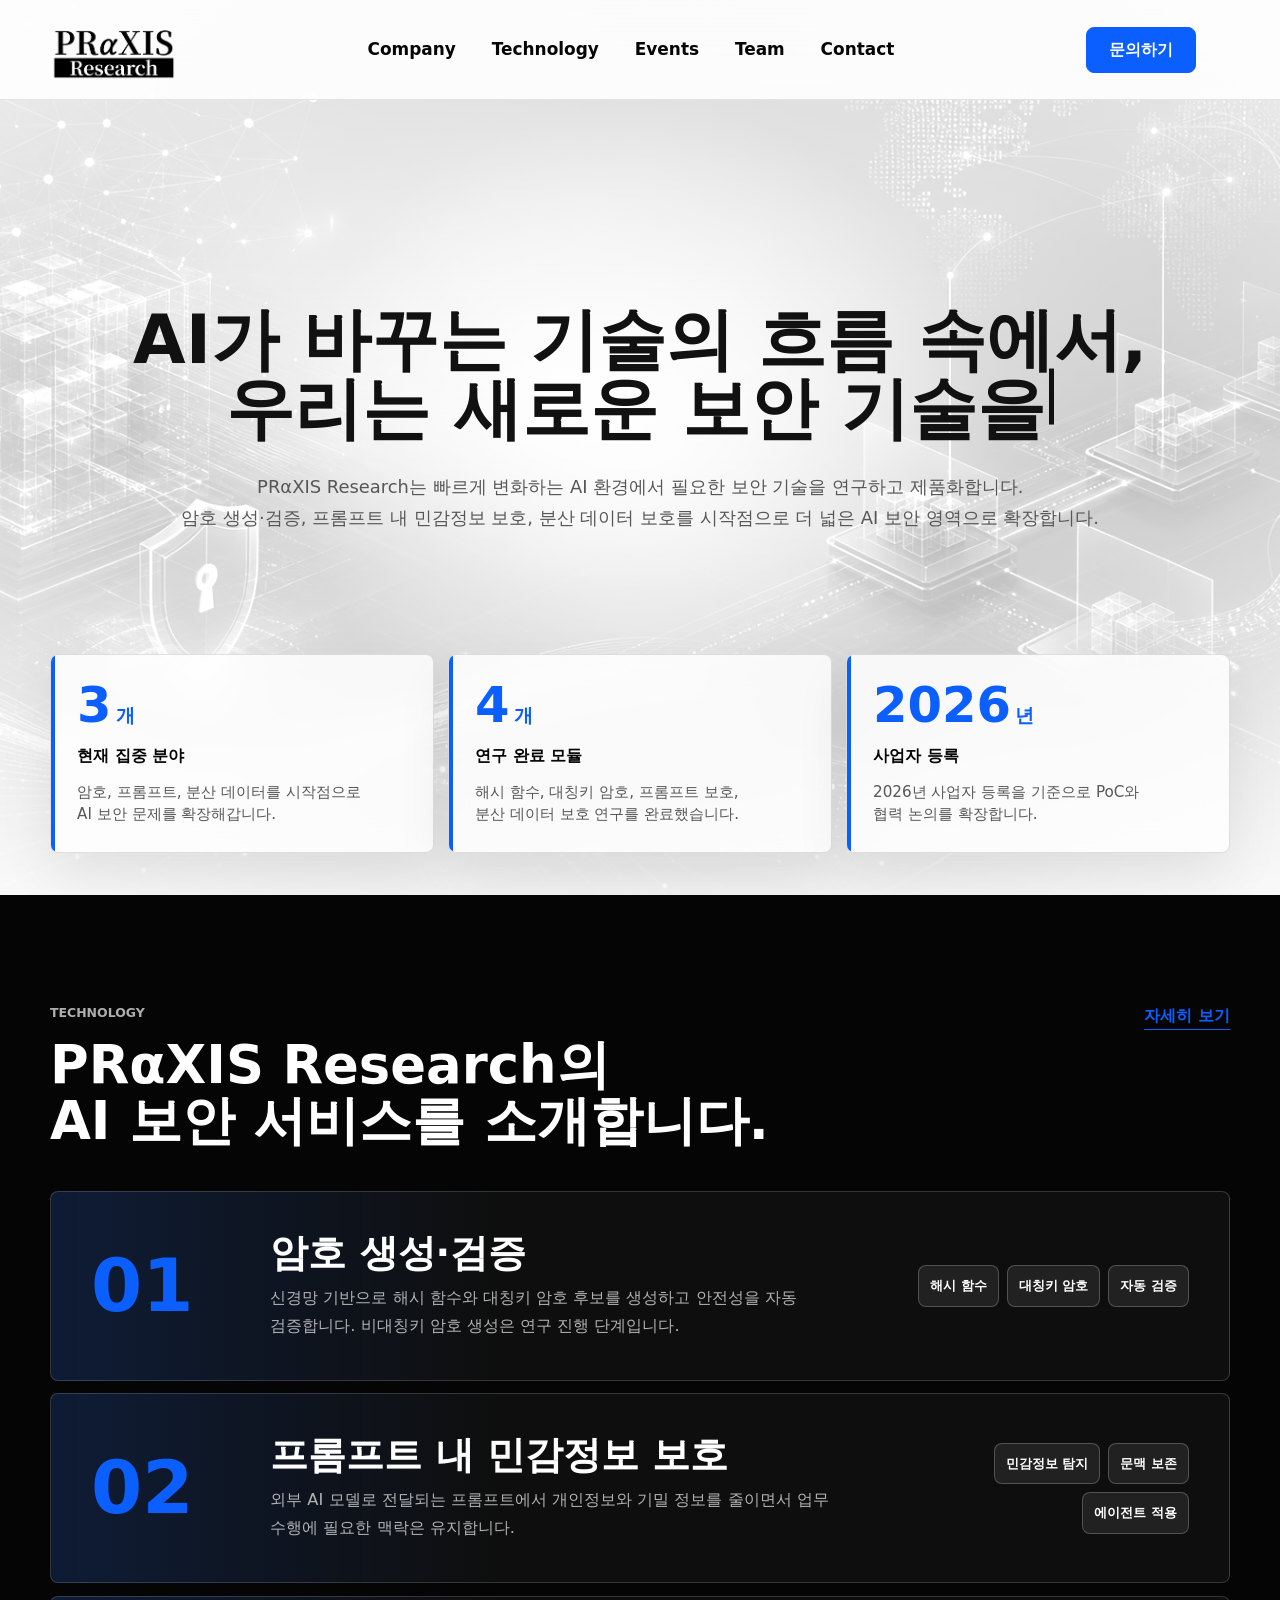
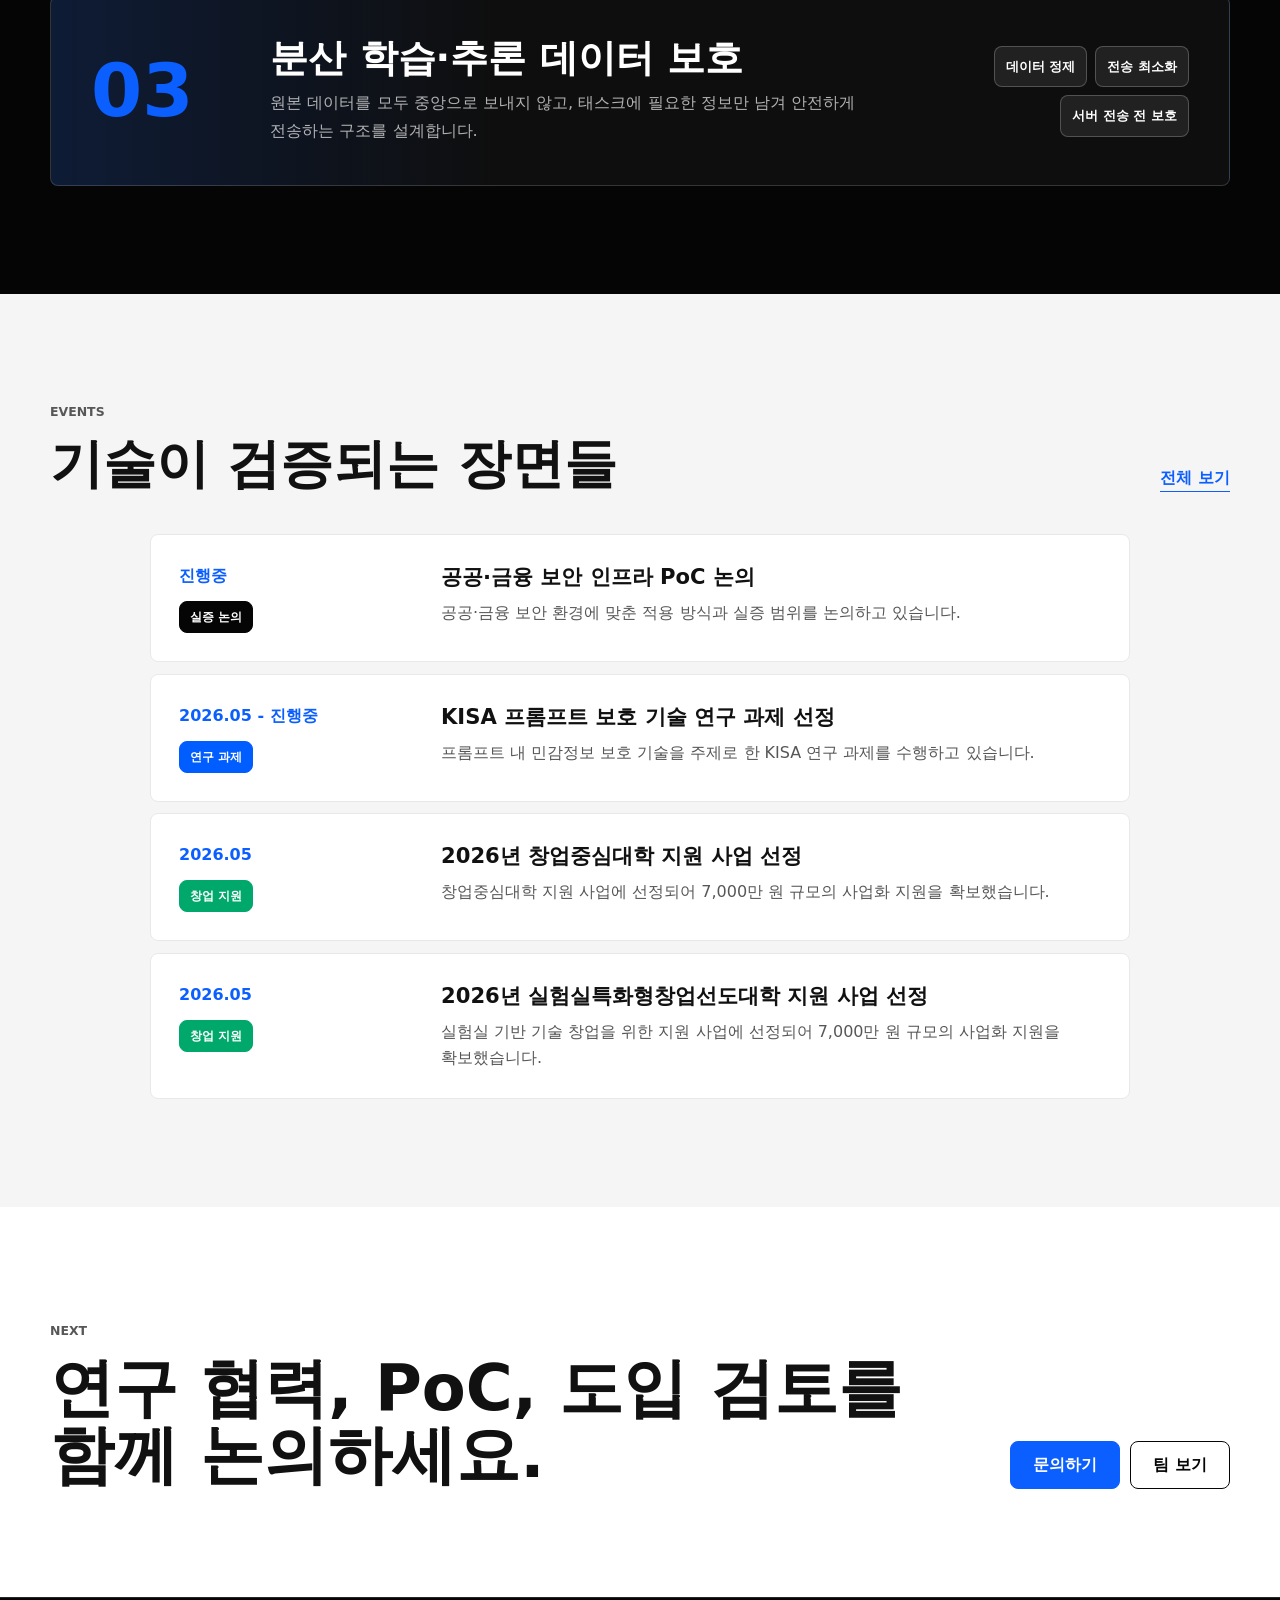
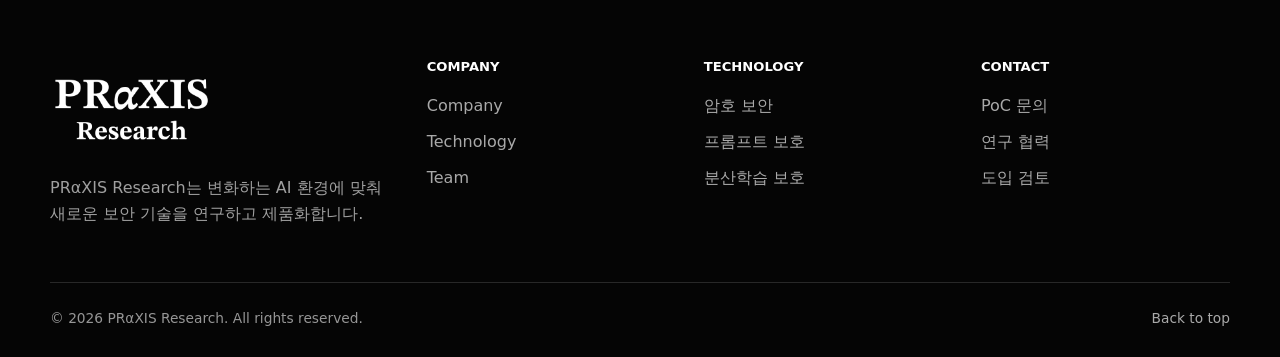
==== index.html @ 3f2695cf "init" ====
<!DOCTYPE html>
<html lang="ko">
  <head>
    <meta charset="UTF-8" />
    <meta name="viewport" content="width=device-width, initial-scale=1.0" />
    <meta
      name="description"
      content="PRαXIS Research는 변화하는 AI 환경에 맞춰 새로운 AI 보안 기술을 연구하고 제품화하는 기업입니다."
    />
    <title>PRαXIS Research | AI 보안 솔루션</title>
    <link rel="stylesheet" href="styles.css" />
  </head>
  <body data-page="home">
    <a class="skip-link" href="#main">본문 바로가기</a>

    <header class="site-header" data-header>
      <a class="brand" href="index.html" aria-label="PRαXIS Research 홈">
        <img class="brand-logo" src="assets/image.png" alt="PRαXIS Research" />
      </a>

      <nav class="site-nav" data-nav aria-label="주요 메뉴">
        <a href="company/index.html" data-nav-page="company">Company</a>
        <a href="technology/index.html" data-nav-page="technology">Technology</a>
        <a href="events/index.html" data-nav-page="events">Events</a>
        <a href="team/index.html" data-nav-page="team">Team</a>
        <a href="contact/index.html" data-nav-page="contact">Contact</a>
      </nav>

      <a class="header-cta" href="contact/index.html">문의하기</a>

      <button
        class="menu-toggle"
        type="button"
        data-menu-toggle
        aria-label="메뉴 열기"
        aria-expanded="false"
      >
        <span></span>
        <span></span>
      </button>
    </header>

    <main id="main">
      <section class="hero" aria-labelledby="hero-title">
        <div class="hero-background" aria-hidden="true"></div>
        <div class="container hero-grid">
          <div class="hero-copy">
            <h1
              id="hero-title"
              class="typing-title"
              data-typing-text="AI가 바꾸는 기술의 흐름 속에서,&#10;우리는 새로운 보안 기술을 만듭니다."
              data-typing-text-mobile="AI가 바꾸는 기술의&#10;흐름 속에서,&#10;우리는 새로운&#10;보안 기술을&#10;만듭니다."
              aria-label="AI가 바꾸는 기술의 흐름 속에서, 우리는 새로운 보안 기술을 만듭니다."
            >
              <span data-typing-target>AI가 바꾸는 기술의 흐름 속에서,<br />우리는 새로운 보안 기술을 만듭니다.</span><span class="typing-cursor" aria-hidden="true"></span>
            </h1>
            <p class="hero-lead">
              PRαXIS Research는 빠르게 변화하는 AI 환경에서 필요한 보안 기술을 연구하고 제품화합니다.<br />
              암호 생성·검증, 프롬프트 내 민감정보 보호, 분산 데이터 보호를 시작점으로 더 넓은 AI 보안 영역으로 확장합니다.
            </p>
          </div>
        </div>

        <div class="container hero-metrics" data-metrics>
          <div class="metric">
            <strong>3<small>개</small></strong>
            <span>현재 집중 분야</span>
            <p>암호, 프롬프트, 분산 데이터를 시작점으로 AI 보안 문제를 확장해갑니다.</p>
          </div>
          <div class="metric">
            <strong>4<small>개</small></strong>
            <span>연구 완료 모듈</span>
            <p>해시 함수, 대칭키 암호, 프롬프트 보호, 분산 데이터 보호 연구를 완료했습니다.</p>
          </div>
          <div class="metric">
            <strong>2026<small>년</small></strong>
            <span>사업자 등록</span>
            <p>2026년 사업자 등록을 기준으로 PoC와 협력 논의를 확장합니다.</p>
          </div>
        </div>
      </section>

      <section class="section section-black home-technology-section">
        <div class="container">
          <div class="section-heading row-heading">
            <div>
              <p class="eyebrow">Technology</p>
              <h2>PRαXIS Research의<br />AI 보안 서비스를 소개합니다.</h2>
            </div>
            <a class="text-link text-link-invert" href="technology/index.html">자세히 보기</a>
          </div>
          <div class="home-tech-stack">
            <article class="home-tech-card">
              <span class="home-tech-index">01</span>
              <div>
                <h3>암호 생성·검증</h3>
                <p>신경망 기반으로 해시 함수와 대칭키 암호 후보를 생성하고 안전성을 자동 검증합니다. 비대칭키 암호 생성은 연구 진행 단계입니다.</p>
              </div>
              <ul>
                <li>해시 함수</li>
                <li>대칭키 암호</li>
                <li>자동 검증</li>
              </ul>
            </article>
            <article class="home-tech-card">
              <span class="home-tech-index">02</span>
              <div>
                <h3>프롬프트 내 민감정보 보호</h3>
                <p>외부 AI 모델로 전달되는 프롬프트에서 개인정보와 기밀 정보를 줄이면서 업무 수행에 필요한 맥락은 유지합니다.</p>
              </div>
              <ul>
                <li>민감정보 탐지</li>
                <li>문맥 보존</li>
                <li>에이전트 적용</li>
              </ul>
            </article>
            <article class="home-tech-card">
              <span class="home-tech-index">03</span>
              <div>
                <h3>분산 학습·추론 데이터 보호</h3>
                <p>원본 데이터를 모두 중앙으로 보내지 않고, 태스크에 필요한 정보만 남겨 안전하게 전송하는 구조를 설계합니다.</p>
              </div>
              <ul>
                <li>데이터 정제</li>
                <li>전송 최소화</li>
                <li>서버 전송 전 보호</li>
              </ul>
            </article>
          </div>
        </div>
      </section>

      <section class="section section-soft home-events-section">
        <div class="container">
          <div class="section-heading row-heading">
            <div>
              <p class="eyebrow">Events</p>
              <h2>기술이 검증되는 장면들</h2>
            </div>
            <a class="text-link" href="events/index.html">전체 보기</a>
          </div>
          <div class="event-grid home-event-grid" data-events data-limit="4">
            <article class="event-card">
              <div class="event-meta">
                <time>진행중</time>
                <span class="event-tag event-tag-poc">실증 논의</span>
              </div>
              <div class="event-body">
                <h3>공공·금융 보안 인프라 PoC 논의</h3>
                <p>공공·금융 보안 환경에 맞춘 적용 방식과 실증 범위를 논의하고 있습니다.</p>
              </div>
            </article>
            <article class="event-card">
              <div class="event-meta">
                <time>2026.05 - 진행중</time>
                <span class="event-tag event-tag-research">연구 과제</span>
              </div>
              <div class="event-body">
                <h3>KISA 프롬프트 보호 기술 연구 과제 선정</h3>
                <p>프롬프트 내 민감정보 보호 기술을 주제로 한 KISA 연구 과제를 수행하고 있습니다.</p>
              </div>
            </article>
            <article class="event-card">
              <div class="event-meta">
                <time>2026.05</time>
                <span class="event-tag event-tag-startup">창업 지원</span>
              </div>
              <div class="event-body">
                <h3>2026년 창업중심대학 지원 사업 선정</h3>
                <p>창업중심대학 지원 사업에 선정되어 7,000만 원 규모의 사업화 지원을 확보했습니다.</p>
              </div>
            </article>
            <article class="event-card">
              <div class="event-meta">
                <time>2026.05</time>
                <span class="event-tag event-tag-startup">창업 지원</span>
              </div>
              <div class="event-body">
                <h3>2026년 실험실특화형창업선도대학 지원 사업 선정</h3>
                <p>실험실 기반 기술 창업을 위한 지원 사업에 선정되어 7,000만 원 규모의 사업화 지원을 확보했습니다.</p>
              </div>
            </article>
          </div>
        </div>
      </section>

      <section class="section section-white home-path-section">
        <div class="container home-path-layout">
          <div class="home-path-copy">
            <p class="eyebrow">Next</p>
            <h2>연구 협력, PoC, 도입 검토를 함께 논의하세요.</h2>
          </div>
          <div class="home-path-actions">
            <a class="button button-dark" href="contact/index.html">문의하기</a>
            <a class="button button-ghost" href="team/index.html">팀 보기</a>
          </div>
        </div>
      </section>
    </main>

    <footer class="site-footer">
      <div class="container footer-grid">
        <div>
          <a class="brand footer-brand" href="index.html" aria-label="PRαXIS Research 홈">
            <img class="brand-logo" src="assets/image_whilte.png" alt="PRαXIS Research" />
          </a>
          <p data-footer-description></p>
        </div>
        <div>
          <h2>Company</h2>
          <a href="company/index.html">Company</a>
          <a href="technology/index.html">Technology</a>
          <a href="team/index.html">Team</a>
        </div>
        <div>
          <h2>Technology</h2>
          <a href="technology/index.html#cryptography">암호 보안</a>
          <a href="technology/index.html#prompt-privacy">프롬프트 보호</a>
          <a href="technology/index.html#distributed-learning">분산학습 보호</a>
        </div>
        <div>
          <h2>Contact</h2>
          <a href="contact/index.html">PoC 문의</a>
          <a href="contact/index.html">연구 협력</a>
          <a href="contact/index.html">도입 검토</a>
        </div>
      </div>
      <div class="container footer-bottom">
        <span>© <span data-year></span> PRαXIS Research. All rights reserved.</span>
        <a href="#main">Back to top</a>
      </div>
    </footer>

    <script src="site-data.js"></script>
    <script src="sheets-config.js"></script>
    <script src="script.js"></script>
  </body>
</html>
---- styles.css ----
:root {
  --black: #050505;
  --ink: #111111;
  --charcoal: #202020;
  --gray-700: #575757;
  --gray-500: #8a8a8a;
  --gray-300: #d4d4d4;
  --gray-200: #e8e8e8;
  --gray-100: #f5f5f5;
  --white: #ffffff;
  --accent: #0b5fff;
  --accent-dark: #003db8;
  --accent-light: #9fc2ff;
  --accent-soft: rgba(11, 95, 255, 0.1);
  --accent-line: rgba(11, 95, 255, 0.28);
  --max-width: 1180px;
  --header-height: 92px;
  --radius: 8px;
  --shadow: 0 22px 60px rgba(0, 0, 0, 0.12);
  --accent-shadow: 0 22px 60px rgba(11, 95, 255, 0.16);
}

* {
  box-sizing: border-box;
}

html {
  scroll-behavior: smooth;
}

body {
  margin: 0;
  color: var(--ink);
  background: var(--white);
  font-family: Inter, "Noto Sans KR", "Apple SD Gothic Neo", "Malgun Gothic",
    system-ui, -apple-system, BlinkMacSystemFont, "Segoe UI", sans-serif;
  line-height: 1.6;
  letter-spacing: 0;
}

body.menu-open {
  overflow: hidden;
}

img {
  display: block;
  max-width: 100%;
}

a {
  color: inherit;
  text-decoration: none;
}

.reveal-on-scroll {
  opacity: 0;
  filter: blur(8px);
  transform: translate3d(0, 22px, 0);
  transition: opacity 760ms cubic-bezier(0.22, 1, 0.36, 1),
    transform 760ms cubic-bezier(0.22, 1, 0.36, 1),
    filter 760ms cubic-bezier(0.22, 1, 0.36, 1);
  transition-delay: var(--reveal-delay, 0ms);
  will-change: opacity, transform, filter;
}

.reveal-on-scroll.is-visible {
  opacity: 1;
  filter: blur(0);
  transform: translate3d(0, 0, 0);
}

button,
input,
select,
textarea {
  font: inherit;
}

.skip-link {
  position: fixed;
  left: 16px;
  top: 12px;
  z-index: 200;
  transform: translateY(-140%);
  padding: 10px 14px;
  color: var(--black);
  background: var(--white);
  border: 1px solid var(--black);
}

.skip-link:focus {
  transform: translateY(0);
}

.container {
  width: min(100% - 40px, var(--max-width));
  margin: 0 auto;
}

.site-header {
  position: fixed;
  inset: 0 0 auto 0;
  z-index: 100;
  min-height: var(--header-height);
  display: grid;
  grid-template-columns: auto 1fr auto auto;
  align-items: center;
  gap: clamp(20px, 2.6vw, 34px);
  padding: 8px clamp(24px, 4vw, 64px);
  color: var(--black);
  background: rgba(255, 255, 255, 0.88);
  border-bottom: 1px solid rgba(5, 5, 5, 0.1);
  backdrop-filter: blur(18px);
  transition: box-shadow 180ms ease, background 180ms ease;
}

.site-header.is-scrolled,
.site-header.menu-active {
  background: rgba(255, 255, 255, 0.96);
  box-shadow: 0 12px 38px rgba(0, 0, 0, 0.08);
}

.brand {
  display: inline-flex;
  align-items: center;
  justify-content: center;
  font-size: 0.92rem;
  font-weight: 800;
  letter-spacing: 0;
}

.brand-logo {
  width: auto;
  height: clamp(58px, 5vw, 76px);
  max-width: 178px;
  display: block;
  border-radius: 0;
  object-fit: contain;
  background: transparent;
}

.site-nav {
  display: inline-flex;
  justify-content: center;
  gap: clamp(20px, 2.8vw, 38px);
  font-size: 1.06rem;
  font-weight: 700;
}

.site-nav a {
  position: relative;
  padding: 28px 0;
}

.site-nav a::after {
  content: "";
  position: absolute;
  left: 0;
  right: 0;
  bottom: 22px;
  height: 1px;
  transform: scaleX(0);
  transform-origin: left;
  background: currentColor;
  transition: transform 180ms ease;
}

.site-nav a:hover::after,
.site-nav a:focus-visible::after,
.site-nav a[aria-current="page"]::after {
  transform: scaleX(1);
}

.site-nav a[aria-current="page"] {
  color: var(--accent);
}

.header-cta,
.button {
  display: inline-flex;
  align-items: center;
  justify-content: center;
  border-radius: var(--radius);
  font-weight: 800;
  cursor: pointer;
  transition: transform 180ms ease, background 180ms ease, color 180ms ease,
    border-color 180ms ease;
}

.header-cta {
  min-height: 46px;
  padding: 0 22px;
  color: var(--white);
  background: var(--accent);
  border: 1px solid var(--accent);
  font-size: 0.98rem;
}

.header-cta:hover,
.header-cta:focus-visible {
  background: var(--accent-dark);
  border-color: var(--accent-dark);
}

.header-cta:hover,
.header-cta:focus-visible,
.button:hover,
.button:focus-visible {
  transform: translateY(-2px);
}

.menu-toggle {
  display: none;
  width: 48px;
  aspect-ratio: 1;
  align-items: center;
  justify-content: center;
  flex-direction: column;
  border: 1px solid currentColor;
  border-radius: var(--radius);
  color: inherit;
  background: transparent;
}

.menu-toggle span {
  width: 24px;
  height: 2px;
  display: block;
  background: currentColor;
  transition: transform 180ms ease;
}

.menu-toggle span + span {
  margin-top: 5px;
}

.site-header.menu-active .menu-toggle span:first-child {
  transform: translateY(3.5px) rotate(45deg);
}

.site-header.menu-active .menu-toggle span:last-child {
  transform: translateY(-3.5px) rotate(-45deg);
}

.hero {
  position: relative;
  isolation: isolate;
  overflow: hidden;
  padding: calc(var(--header-height) + 58px) 0 0;
  background: var(--gray-100);
}

.hero::after {
  content: "";
  position: absolute;
  inset: 0;
  z-index: -1;
  background:
    linear-gradient(180deg, rgba(255, 255, 255, 0.78), rgba(255, 255, 255, 0.58) 48%, rgba(255, 255, 255, 0.92)),
    radial-gradient(circle at center, rgba(255, 255, 255, 0.78), rgba(255, 255, 255, 0.2) 44%, rgba(255, 255, 255, 0.7) 100%);
}

.hero-background {
  position: absolute;
  inset: 0;
  z-index: -2;
  background-image: url("assets/hero-ai-security-platform.png");
  background-size: cover;
  background-position: center;
  filter: grayscale(1) contrast(1.08) brightness(1.08);
}

.hero-grid {
  min-height: 540px;
  display: grid;
  grid-template-columns: 1fr;
  gap: 44px;
  align-items: center;
  justify-items: center;
  text-align: center;
}

.hero-copy {
  display: grid;
  justify-items: center;
}

.eyebrow {
  margin: 0 0 14px;
  color: var(--gray-700);
  font-size: 0.78rem;
  font-weight: 800;
  letter-spacing: 0;
  text-transform: uppercase;
}

.hero h1 {
  max-width: 1180px;
  margin: 0 auto;
  font-size: 4.25rem;
  line-height: 1.02;
  font-weight: 800;
  letter-spacing: 0;
  word-break: keep-all;
}

.typing-title {
  min-height: 2.08em;
}

.typing-cursor {
  width: 0.07em;
  height: 0.82em;
  display: inline-block;
  margin-left: 0.06em;
  background: currentColor;
  vertical-align: 0.04em;
  transform: translateY(-0.08em);
  animation: typing-cursor-blink 820ms steps(2, start) infinite;
}

@keyframes typing-cursor-blink {
  50% {
    opacity: 0;
  }
}

.hero-lead {
  max-width: 1120px;
  margin: 26px auto 0;
  color: var(--gray-700);
  font-size: 1.12rem;
  line-height: 1.72;
  word-break: keep-all;
}

.button {
  min-height: 48px;
  padding: 0 22px;
  border: 1px solid transparent;
}

.button:disabled {
  opacity: 0.58;
  cursor: progress;
  transform: none;
}

.button-dark {
  color: var(--white);
  background: var(--accent);
  border-color: var(--accent);
}

.button-dark:hover,
.button-dark:focus-visible {
  color: var(--white);
  background: var(--accent-dark);
  border-color: var(--accent-dark);
}

.button-light {
  color: var(--black);
  background: var(--white);
  border-color: var(--black);
}

.button-light:hover,
.button-light:focus-visible {
  color: var(--white);
  background: var(--accent);
  border-color: var(--accent);
}

.button-invert {
  color: var(--black);
  background: var(--white);
  border-color: var(--white);
}

.button-invert:hover,
.button-invert:focus-visible {
  color: var(--white);
  background: transparent;
}

.button-ghost {
  color: var(--black);
  background: var(--white);
  border-color: var(--black);
}

.button-ghost:hover,
.button-ghost:focus-visible {
  color: var(--white);
  background: var(--black);
  border-color: var(--black);
}

.button-ghost-dark {
  color: var(--white);
  background: transparent;
  border-color: rgba(255, 255, 255, 0.42);
}

.button-ghost-dark:hover,
.button-ghost-dark:focus-visible {
  color: var(--black);
  background: var(--white);
  border-color: var(--white);
}

.hero-metrics {
  position: relative;
  z-index: 1;
  display: grid;
  grid-template-columns: repeat(3, minmax(0, 1fr));
  gap: 14px;
  margin-top: -36px;
  padding-bottom: 42px;
}

.metric {
  position: relative;
  min-height: 176px;
  display: grid;
  align-content: start;
  padding: 26px;
  overflow: hidden;
  text-align: left;
  border: 1px solid rgba(5, 5, 5, 0.12);
  border-radius: var(--radius);
  background: rgba(255, 255, 255, 0.82);
  backdrop-filter: blur(18px);
  box-shadow: 0 22px 54px rgba(5, 5, 5, 0.08);
}

.metric::before {
  content: "";
  position: absolute;
  inset: 0 auto 0 0;
  width: 4px;
  background: var(--accent);
}

.metric strong {
  display: flex;
  align-items: baseline;
  gap: 4px;
  font-size: 3.1rem;
  line-height: 1;
  color: var(--accent);
}

.metric strong small {
  font-size: 1.18rem;
  font-weight: 800;
}

.metric span {
  margin-top: 12px;
  color: var(--black);
  font-size: 1.02rem;
  font-weight: 800;
}

.metric p {
  max-width: 290px;
  margin: 12px 0 0;
  color: var(--gray-700);
  font-size: 0.95rem;
  line-height: 1.5;
  word-break: keep-all;
}

.trust-strip {
  background: var(--gray-100);
  border-bottom: 1px solid var(--gray-200);
}

.trust-content {
  min-height: 82px;
  display: grid;
  grid-template-columns: 150px 1fr;
  gap: 22px;
  align-items: center;
}

.trust-content > span {
  color: var(--gray-700);
  font-size: 0.8rem;
  font-weight: 800;
  text-transform: uppercase;
}

.trust-content ul {
  display: grid;
  grid-template-columns: repeat(5, minmax(0, 1fr));
  gap: 12px;
  margin: 0;
  padding: 0;
  list-style: none;
}

.trust-content li {
  min-height: 42px;
  display: grid;
  place-items: center;
  padding: 0 12px;
  border: 1px solid var(--gray-300);
  border-radius: var(--radius);
  background: var(--white);
  font-size: 0.82rem;
  font-weight: 800;
  text-align: center;
}

.section {
  padding: 108px 0;
}

.section-white {
  background: var(--white);
}

.section-soft {
  background: var(--gray-100);
}

.section-black {
  color: var(--white);
  background: var(--black);
}

.section-heading h2,
.contact-intro h1,
.contact-intro h2 {
  max-width: 800px;
  margin: 0;
  font-size: 3.3rem;
  line-height: 1.06;
  font-weight: 800;
  letter-spacing: 0;
  word-break: keep-all;
}

.section-heading p:not(.eyebrow),
.contact-intro p {
  max-width: 620px;
  margin: 22px 0 0;
  color: var(--gray-700);
  word-break: keep-all;
}

.section-black .section-heading p,
.section-black .eyebrow {
  color: rgba(255, 255, 255, 0.68);
}

.page-hero {
  padding: calc(var(--header-height) + 78px) 0 82px;
  background: var(--white);
  border-bottom: 1px solid var(--gray-200);
}

.page-hero-grid {
  display: grid;
  grid-template-columns: minmax(280px, 0.95fr) minmax(0, 1.05fr);
  gap: clamp(34px, 6vw, 86px);
  align-items: end;
}

.page-hero h1 {
  max-width: 780px;
  margin: 0;
  font-size: 4rem;
  line-height: 1.04;
  font-weight: 800;
  letter-spacing: 0;
  word-break: keep-all;
}

.page-hero p:not(.eyebrow) {
  margin: 0;
  color: var(--gray-700);
  font-size: 1.12rem;
  word-break: keep-all;
}

.company-hero {
  position: relative;
  isolation: isolate;
  overflow: hidden;
  padding: calc(var(--header-height) + 88px) 0 104px;
  color: var(--white);
  background: var(--black);
}

.company-hero::before {
  content: "";
  position: absolute;
  inset: 0;
  z-index: -2;
  background-image: url("assets/hero-ai-security-platform.png");
  background-size: cover;
  background-position: center;
  filter: grayscale(1) contrast(1.12) brightness(0.62);
}

.company-hero::after {
  content: "";
  position: absolute;
  inset: 0;
  z-index: -1;
  background:
    linear-gradient(90deg, rgba(0, 0, 0, 0.88), rgba(0, 0, 0, 0.56) 52%, rgba(0, 0, 0, 0.82)),
    linear-gradient(0deg, rgba(0, 0, 0, 0.72), transparent 52%);
}

.company-hero-grid {
  display: grid;
  grid-template-columns: minmax(0, 1.28fr) minmax(300px, 0.72fr);
  gap: clamp(34px, 5.6vw, 82px);
  align-items: end;
}

.company-hero .eyebrow {
  color: rgba(255, 255, 255, 0.68);
}

.company-hero-copy h1 {
  max-width: 920px;
  margin: 0;
  font-size: clamp(3.3rem, 5.8vw, 5.15rem);
  line-height: 0.96;
  letter-spacing: 0;
  word-break: keep-all;
}

.company-hero-copy > p {
  max-width: 780px;
  margin: 34px 0 0;
  color: rgba(255, 255, 255, 0.72);
  font-size: 1.16rem;
  line-height: 1.8;
  word-break: keep-all;
}

.company-hero-panel {
  display: grid;
  gap: 12px;
}

.company-hero-panel article {
  padding: 26px;
  border: 1px solid rgba(255, 255, 255, 0.18);
  border-radius: var(--radius);
  background: rgba(255, 255, 255, 0.07);
  backdrop-filter: blur(12px);
}

.company-method-list span {
  color: var(--accent-light);
  font-size: 0.78rem;
  font-weight: 900;
  text-transform: uppercase;
}

.company-hero-panel span {
  color: var(--accent-light);
  font-size: 1.35rem;
  line-height: 0.9;
  font-weight: 900;
}

.company-hero-panel h2 {
  margin: 30px 0 8px;
  font-size: 1.5rem;
  line-height: 1.16;
}

.company-hero-panel p {
  margin: 0;
  color: rgba(255, 255, 255, 0.68);
  word-break: keep-all;
}

.company-belief-layout {
  display: grid;
  grid-template-columns: minmax(300px, 0.82fr) minmax(0, 1.18fr);
  gap: clamp(36px, 6vw, 96px);
  align-items: start;
}

.company-belief-copy > p {
  max-width: 820px;
  margin: 8px 0 0;
  color: var(--gray-700);
  font-size: 1.18rem;
  line-height: 1.82;
  word-break: keep-all;
}

.company-two-axis {
  display: grid;
  grid-template-columns: repeat(2, minmax(0, 1fr));
  gap: 14px;
  margin-top: 36px;
}

.company-two-axis article,
.company-scope-grid article {
  border: 1px solid var(--gray-200);
  border-radius: var(--radius);
  background: var(--white);
}

.company-two-axis article {
  min-height: 235px;
  padding: 28px;
}

.company-two-axis h3 {
  margin: 0 0 14px;
  font-size: 1.5rem;
  line-height: 1.18;
  word-break: keep-all;
}

.company-two-axis p,
.company-scope-grid p,
.company-method-list p,
.company-cta-layout p {
  margin: 0;
  color: var(--gray-700);
  word-break: keep-all;
}

.company-scope-grid {
  display: grid;
  grid-template-columns: repeat(4, minmax(0, 1fr));
  gap: 14px;
}

.company-scope-grid article {
  min-height: 330px;
  padding: 26px;
}

.company-scope-grid span {
  color: var(--accent);
  display: block;
  font-size: clamp(2.9rem, 5vw, 4.25rem);
  line-height: 0.9;
  font-weight: 900;
}

.company-scope-grid h3 {
  margin: 48px 0 14px;
  font-size: 1.45rem;
  line-height: 1.18;
  word-break: keep-all;
}

.company-method-layout {
  display: grid;
  grid-template-columns: minmax(300px, 0.84fr) minmax(0, 1.16fr);
  gap: clamp(36px, 6vw, 96px);
  align-items: start;
}

.company-method-list {
  display: grid;
  gap: 0;
  margin: 0;
  padding: 0;
  list-style: none;
  border-top: 1px solid rgba(255, 255, 255, 0.18);
}

.company-method-list li {
  display: grid;
  grid-template-columns: 140px minmax(0, 1fr);
  gap: clamp(24px, 4vw, 58px);
  padding: 28px 0;
  border-bottom: 1px solid rgba(255, 255, 255, 0.18);
}

.company-method-list h3 {
  margin: 0 0 10px;
  color: var(--white);
  font-size: 1.38rem;
  line-height: 1.18;
  word-break: keep-all;
}

.company-method-list div {
  max-width: 620px;
}

.company-method-list p {
  color: rgba(255, 255, 255, 0.68);
}

.company-cta-layout {
  display: grid;
  grid-template-columns: minmax(0, 0.92fr) minmax(300px, 1.08fr);
  gap: clamp(34px, 6vw, 86px);
  align-items: end;
}

.company-cta-layout h2 {
  max-width: 760px;
  margin: 0;
  font-size: clamp(2.8rem, 5.4vw, 5.2rem);
  line-height: 1.02;
  word-break: keep-all;
}

.company-cta-layout > p {
  max-width: 760px;
  font-size: 1.16rem;
  line-height: 1.82;
}

.compact {
  margin-bottom: 42px;
}

.split-layout,
.usecase-layout,
.roadmap-layout,
.team-layout,
.faq-layout,
.contact-layout {
  display: grid;
  grid-template-columns: minmax(280px, 0.86fr) minmax(0, 1.14fr);
  gap: clamp(34px, 6vw, 86px);
  align-items: start;
}

.section-body > p {
  margin: 38px 0 0;
  color: var(--gray-700);
  font-size: 1.12rem;
  word-break: keep-all;
}

.home-tech-index {
  color: var(--accent);
  font-size: clamp(2.9rem, 6vw, 4.6rem);
  line-height: 0.9;
  font-weight: 900;
}

.text-link-invert {
  color: var(--white);
}

.home-technology-section .row-heading {
  align-items: start;
}

.home-technology-section .section-heading h2 {
  max-width: 860px;
}

.home-tech-stack {
  display: grid;
  gap: 12px;
}

.home-tech-card {
  display: grid;
  grid-template-columns: 128px minmax(0, 1fr) minmax(220px, 0.48fr);
  gap: clamp(18px, 4vw, 52px);
  align-items: center;
  padding: clamp(24px, 4vw, 40px);
  border: 1px solid rgba(255, 255, 255, 0.16);
  border-radius: var(--radius);
  background:
    linear-gradient(90deg, rgba(11, 95, 255, 0.16), transparent 38%),
    rgba(255, 255, 255, 0.04);
}

.home-tech-card h3 {
  margin: 0 0 10px;
  color: var(--white);
  font-size: clamp(1.6rem, 3vw, 2.5rem);
  line-height: 1.1;
  word-break: keep-all;
}

.home-tech-card p {
  max-width: 720px;
  margin: 0;
  color: rgba(255, 255, 255, 0.68);
  font-size: 1.02rem;
  line-height: 1.72;
  word-break: keep-all;
}

.home-tech-card ul {
  display: flex;
  flex-wrap: wrap;
  justify-content: flex-end;
  gap: 8px;
  margin: 0;
  padding: 0;
  list-style: none;
}

.home-tech-card li {
  padding: 9px 11px;
  color: var(--white);
  border: 1px solid rgba(255, 255, 255, 0.22);
  border-radius: var(--radius);
  background: rgba(255, 255, 255, 0.08);
  font-size: 0.84rem;
  font-weight: 800;
}

.home-event-grid {
  max-width: none;
}

.home-path-layout {
  display: grid;
  grid-template-columns: minmax(0, 1fr) auto;
  gap: 32px;
  align-items: end;
  padding-top: 6px;
}

.home-path-copy h2 {
  max-width: 860px;
  margin: 0;
  font-size: clamp(2.4rem, 5vw, 4.4rem);
  line-height: 1.05;
  word-break: keep-all;
}

.home-path-copy p:not(.eyebrow) {
  max-width: 720px;
  margin: 22px 0 0;
  color: var(--gray-700);
  font-size: 1.12rem;
  word-break: keep-all;
}

.home-path-actions {
  display: flex;
  flex-wrap: wrap;
  justify-content: flex-end;
  gap: 10px;
}

.principle-grid {
  display: grid;
  grid-template-columns: repeat(3, minmax(0, 1fr));
  gap: 14px;
  margin-top: 38px;
}

.link-card-grid {
  display: grid;
  grid-template-columns: repeat(2, minmax(0, 1fr));
  gap: 14px;
  margin-top: 38px;
}

.link-card {
  min-height: 198px;
  display: block;
  padding: 24px;
  border: 1px solid var(--gray-200);
  border-radius: var(--radius);
  background: var(--white);
  transition: border-color 180ms ease, transform 180ms ease, box-shadow 180ms ease;
}

.link-card:hover,
.link-card:focus-visible {
  transform: translateY(-3px);
  border-color: var(--accent);
  box-shadow: var(--accent-shadow);
}

.link-card span {
  color: var(--accent);
  font-size: 0.78rem;
  font-weight: 800;
}

.link-card h3 {
  margin: 22px 0 8px;
  font-size: 1.2rem;
}

.link-card p {
  margin: 0;
  color: var(--gray-700);
  word-break: keep-all;
}

.principle-card,
.product-card,
.event-card,
.team-card,
.usecase-card {
  border: 1px solid var(--gray-200);
  border-radius: var(--radius);
  background: var(--white);
  transition: border-color 220ms ease, box-shadow 220ms ease,
    transform 220ms ease;
}

.home-tech-card,
.event-card,
.team-card,
.company-two-axis article,
.company-scope-grid article,
.company-method-list li,
.technology-roadmap li,
.technology-usecase-list .usecase-card,
.contact-form {
  position: relative;
  overflow: hidden;
}

.home-tech-card::before,
.event-card::before,
.team-card::before,
.company-two-axis article::before,
.company-scope-grid article::before,
.company-method-list li::before,
.technology-roadmap li::before,
.technology-usecase-list .usecase-card::before,
.contact-form::before {
  content: "";
  position: absolute;
  inset: 0 0 auto 0;
  height: 1px;
  pointer-events: none;
  opacity: 0;
  transform: translateX(-28%);
  background: linear-gradient(
    90deg,
    transparent,
    rgba(11, 95, 255, 0.88),
    transparent
  );
  transition: opacity 220ms ease, transform 520ms cubic-bezier(0.22, 1, 0.36, 1);
}

@media (hover: hover) {
  .home-tech-card:hover,
  .event-card:hover,
  .team-card:hover,
  .company-two-axis article:hover,
  .company-scope-grid article:hover,
  .company-method-list li:hover,
  .technology-roadmap li:hover,
  .technology-usecase-list .usecase-card:hover {
    transform: translateY(-4px);
    border-color: rgba(11, 95, 255, 0.42);
    box-shadow: 0 24px 70px rgba(5, 5, 5, 0.13);
  }

  .section-black .team-card:hover,
  .technology-roadmap li:hover,
  .technology-usecase-list .usecase-card:hover {
    box-shadow: 0 24px 70px rgba(11, 95, 255, 0.18);
  }

  .home-tech-card:hover::before,
  .event-card:hover::before,
  .team-card:hover::before,
  .company-two-axis article:hover::before,
  .company-scope-grid article:hover::before,
  .company-method-list li:hover::before,
  .technology-roadmap li:hover::before,
  .technology-usecase-list .usecase-card:hover::before,
  .contact-form:focus-within::before {
    opacity: 1;
    transform: translateX(0);
  }
}

.principle-card {
  min-height: 225px;
  padding: 24px;
}

.index-pill {
  width: 34px;
  aspect-ratio: 1;
  display: inline-grid;
  place-items: center;
  border: 1px solid currentColor;
  border-radius: 50%;
  color: var(--accent);
  font-size: 0.76rem;
  font-weight: 800;
}

.principle-card h3,
.product-card h3,
.event-card h3,
.team-card h3,
.usecase-card h3,
.tech-card h3,
.roadmap li h3 {
  margin: 22px 0 10px;
  font-size: 1.16rem;
  line-height: 1.28;
  word-break: keep-all;
}

.principle-card p,
.product-card p,
.event-card p,
.team-card p,
.usecase-card p,
.tech-card p,
.roadmap li p {
  margin: 0;
  color: var(--gray-700);
  word-break: keep-all;
}

.row-heading {
  display: flex;
  justify-content: space-between;
  align-items: end;
  gap: 28px;
  margin-bottom: 42px;
}

.text-link,
.section-note {
  font-weight: 800;
  white-space: nowrap;
}

.text-link {
  color: var(--accent);
  border-bottom: 1px solid currentColor;
}

.text-emphasis {
  color: var(--black);
  font-weight: 900;
  background-image: linear-gradient(transparent 62%, rgba(11, 95, 255, 0.18) 0);
  box-decoration-break: clone;
  -webkit-box-decoration-break: clone;
}

.section-black .text-emphasis,
.company-hero .text-emphasis,
.section-contact .text-emphasis {
  color: var(--white);
  background-image: linear-gradient(transparent 62%, rgba(11, 95, 255, 0.46) 0);
}

.section-note {
  color: var(--gray-700);
  font-size: 0.88rem;
}

.technology-map {
  display: grid;
  grid-template-columns: repeat(4, minmax(0, 1fr));
  gap: 1px;
  background: var(--gray-300);
  border: 1px solid var(--gray-300);
}

.tech-card {
  min-height: 310px;
  padding: 28px;
  background: var(--white);
}

.tech-card .step {
  display: block;
  color: var(--accent);
  font-size: 0.82rem;
  font-weight: 800;
  text-transform: uppercase;
}

.tech-card::after {
  content: "";
  display: block;
  width: 100%;
  height: 80px;
  margin-top: 28px;
  background:
    linear-gradient(90deg, var(--accent) 1px, transparent 1px),
    linear-gradient(0deg, var(--accent) 1px, transparent 1px);
  background-size: 18px 18px;
  opacity: 0.18;
}

.technology-heading {
  max-width: 860px;
}

.technology-heading p:not(.eyebrow) {
  max-width: 720px;
  margin: 18px 0 0;
  color: var(--gray-700);
  font-size: 1.08rem;
  word-break: keep-all;
}

.technology-row-heading {
  align-items: start;
  margin-bottom: 42px;
}

.technology-row-heading .section-heading h2,
.technology-row-heading h2 {
  max-width: 780px;
}

.technology-section-copy {
  max-width: 520px;
  margin: 10px 0 0;
  color: var(--gray-700);
  font-size: 1.08rem;
  line-height: 1.76;
  word-break: keep-all;
}

.technology-solution-list {
  display: grid;
  gap: 22px;
}

.technology-solution {
  position: relative;
  isolation: isolate;
  overflow: hidden;
  display: grid;
  grid-template-columns: minmax(0, 0.95fr) minmax(280px, 1.05fr);
  gap: clamp(24px, 4vw, 56px);
  align-items: center;
  min-height: 560px;
  padding: clamp(28px, 5vw, 64px);
  border: 1px solid var(--gray-200);
  border-radius: var(--radius);
  background-color: var(--black);
  background-position: center;
  background-size: cover;
  box-shadow: var(--shadow);
  transition: border-color 240ms ease, box-shadow 240ms ease,
    transform 240ms ease;
}

.technology-solution::before {
  content: "";
  position: absolute;
  inset: 0;
  z-index: -1;
  background:
    linear-gradient(90deg, rgba(0, 0, 0, 0.86) 0%, rgba(0, 0, 0, 0.62) 38%, rgba(0, 0, 0, 0.1) 78%),
    linear-gradient(0deg, rgba(0, 0, 0, 0.18), transparent 45%);
}

.technology-solution-crypto {
  background-image: url("assets/technology-cryptography.png");
}

.technology-solution-prompt {
  background-image: url("assets/technology-prompt-privacy.png");
}

.technology-solution-distributed {
  background-image: url("assets/technology-distributed-learning.png");
}

@media (hover: hover) {
  .technology-solution:hover {
    transform: translateY(-5px);
    border-color: rgba(159, 194, 255, 0.45);
    box-shadow: 0 34px 90px rgba(5, 5, 5, 0.2);
  }
}

.technology-solution-content {
  grid-column: 1;
  display: grid;
  justify-items: start;
}

.solution-index {
  width: 36px;
  aspect-ratio: 1;
  display: inline-grid;
  place-items: center;
  margin-bottom: 18px;
  color: var(--accent-light);
  border: 1px solid currentColor;
  border-radius: 50%;
  font-size: 0.76rem;
  font-weight: 800;
}

.technology-solution h3 {
  max-width: 620px;
  margin: 10px 0 18px;
  color: var(--white);
  font-size: clamp(2rem, 4vw, 3.2rem);
  line-height: 1.04;
  letter-spacing: 0;
  word-break: keep-all;
}

.technology-solution-content > p:not(.eyebrow) {
  max-width: 620px;
  margin: 0;
  color: rgba(255, 255, 255, 0.72);
  font-size: 1.08rem;
  line-height: 1.75;
  word-break: keep-all;
}

.solution-points {
  display: flex;
  flex-wrap: wrap;
  gap: 8px;
  margin: 26px 0 0;
  padding: 0;
  list-style: none;
}

.solution-points li {
  padding: 10px 12px;
  border: 1px solid rgba(255, 255, 255, 0.26);
  border-radius: var(--radius);
  color: var(--white);
  background: rgba(255, 255, 255, 0.08);
  backdrop-filter: blur(12px);
  font-size: 0.88rem;
  font-weight: 800;
}

.detail-layout {
  display: grid;
  grid-template-columns: minmax(280px, 0.86fr) minmax(0, 1.14fr);
  gap: clamp(34px, 6vw, 86px);
  align-items: start;
}

.detail-list {
  display: grid;
  gap: 12px;
}

.detail-list article {
  padding: 24px;
  border: 1px solid var(--gray-200);
  border-radius: var(--radius);
  background: var(--white);
}

.detail-list h3 {
  margin: 0 0 8px;
  font-size: 1.16rem;
}

.detail-list p {
  margin: 0;
  color: var(--gray-700);
  word-break: keep-all;
}

.product-grid {
  display: grid;
  grid-template-columns: repeat(3, minmax(0, 1fr));
  gap: 16px;
}

.preview-grid .product-card {
  box-shadow: var(--accent-shadow);
}

.product-card {
  min-height: 430px;
  display: flex;
  flex-direction: column;
  padding: 28px;
  color: var(--white);
  background: var(--black);
  border-color: rgba(255, 255, 255, 0.2);
}

.product-card .eyebrow {
  color: var(--accent-light);
}

.product-card p {
  color: rgba(255, 255, 255, 0.66);
}

.status-list {
  display: grid;
  gap: 10px;
  margin: auto 0 0;
  padding: 28px 0 0;
  list-style: none;
}

.status-list li {
  padding: 10px 0;
  border-top: 1px solid rgba(255, 255, 255, 0.16);
  color: rgba(255, 255, 255, 0.78);
  font-size: 0.92rem;
  font-weight: 700;
}

.usecase-list {
  display: grid;
  grid-template-columns: repeat(2, minmax(0, 1fr));
  gap: 14px;
}

.usecase-card {
  min-height: 190px;
  padding: 24px;
}

.technology-usecase-list .usecase-card {
  position: relative;
  min-height: 220px;
  padding: 28px;
  border-left: 5px solid var(--accent);
  overflow: hidden;
  isolation: isolate;
  color: var(--white);
  background-color: #060606;
  background-image:
    linear-gradient(90deg, rgba(2, 2, 2, 0.9), rgba(2, 2, 2, 0.7) 48%, rgba(2, 2, 2, 0.18)),
    var(--technology-card-image);
  background-position: var(--technology-card-position, center);
  background-size: cover;
  box-shadow: inset 0 0 0 1px rgba(255, 255, 255, 0.08);
}

.technology-usecase-list .usecase-card h3 {
  position: relative;
  margin-top: 0;
  font-size: 1.35rem;
  color: var(--white);
}

.technology-usecase-list .usecase-card p {
  position: relative;
  max-width: 540px;
  color: rgba(255, 255, 255, 0.78);
  line-height: 1.72;
}

.technology-card-bg-agent {
  --technology-card-image: url("assets/technology-card-agent.png");
}

.technology-card-bg-data {
  --technology-card-image: url("assets/technology-card-data.png");
}

.technology-card-bg-generation {
  --technology-card-image: url("assets/technology-card-generation.png");
}

.technology-card-bg-evaluation {
  --technology-card-image: url("assets/technology-card-evaluation.png");
}

.technology-card-bg-research {
  --technology-card-image: url("assets/technology-card-research.png");
}

.technology-card-bg-implementation {
  --technology-card-image: url("assets/technology-card-implementation.png");
}

.technology-card-bg-validation {
  --technology-card-image: url("assets/technology-card-validation.png");
}

.event-grid {
  display: grid;
  grid-template-columns: 1fr;
  gap: 12px;
  max-width: 980px;
  margin-inline: auto;
}

.event-card {
  min-height: auto;
  display: grid;
  grid-template-columns: 220px minmax(0, 1fr);
  gap: clamp(18px, 4vw, 42px);
  align-items: start;
  padding: 28px;
  box-shadow: none;
}

.event-meta {
  min-width: 0;
  display: grid;
  justify-items: start;
  gap: 12px;
}

.event-card time {
  display: block;
  color: var(--accent);
  font-size: 1rem;
  font-weight: 800;
}

.event-tag {
  display: inline-flex;
  align-items: center;
  min-height: 32px;
  padding: 0 10px;
  color: var(--black);
  background: var(--gray-100);
  border: 1px solid var(--gray-300);
  border-radius: var(--radius);
  font-size: 0.78rem;
  font-weight: 800;
}

.event-tag-poc {
  color: var(--white);
  background: var(--black);
  border-color: var(--black);
}

.event-tag-research {
  color: var(--white);
  background: #005dff;
  border-color: #005dff;
}

.event-tag-startup {
  color: var(--white);
  background: #00a86b;
  border-color: #00a86b;
}

.event-tag-competition {
  color: var(--white);
  background: #7c3aed;
  border-color: #7c3aed;
}

.event-tag-award {
  color: var(--white);
  background: #e68a00;
  border-color: #e68a00;
}

.event-tag-exhibition {
  color: var(--white);
  background: #0099d8;
  border-color: #0099d8;
}

.event-card h3 {
  margin: 0 0 10px;
  font-size: 1.32rem;
}

.event-card p {
  max-width: 660px;
}

.event-body {
  min-width: 0;
}

.roadmap {
  display: grid;
  gap: 0;
  margin: 0;
  padding: 0;
  list-style: none;
  border-top: 1px solid var(--black);
}

.roadmap li {
  display: grid;
  grid-template-columns: 120px 1fr;
  gap: 28px;
  padding: 28px 0;
  border-bottom: 1px solid var(--gray-200);
}

.roadmap .phase {
  color: var(--accent);
  font-weight: 800;
}

.roadmap li h3 {
  margin-top: 0;
}

.technology-roadmap {
  grid-template-columns: repeat(3, minmax(0, 1fr));
  gap: 14px;
  border-top: 0;
}

.technology-roadmap li {
  display: block;
  min-height: 280px;
  padding: 28px;
  border: 1px solid rgba(255, 255, 255, 0.18);
  border-radius: var(--radius);
  overflow: hidden;
  isolation: isolate;
  color: var(--white);
  background-color: #070707;
  background-image:
    linear-gradient(180deg, rgba(2, 2, 2, 0.8), rgba(2, 2, 2, 0.48) 56%, rgba(2, 2, 2, 0.84)),
    var(--technology-card-image);
  background-position: center;
  background-size: cover;
  box-shadow: inset 0 0 0 1px rgba(255, 255, 255, 0.08);
}

.technology-roadmap .phase {
  display: block;
  margin-bottom: 58px;
  color: #7fb0ff;
}

.technology-roadmap li h3 {
  margin: 0 0 12px;
  font-size: 1.38rem;
  color: var(--white);
}

.technology-roadmap li p {
  color: rgba(255, 255, 255, 0.78);
  line-height: 1.72;
}

.technology-collab-layout {
  display: grid;
  grid-template-columns: minmax(0, 1fr) auto;
  gap: clamp(28px, 6vw, 86px);
  align-items: end;
}

.technology-collab-layout h2 {
  max-width: 860px;
  margin: 0;
  color: var(--white);
  font-size: clamp(2.6rem, 5vw, 4.8rem);
  line-height: 1.04;
  word-break: keep-all;
}

.technology-collab-layout p:not(.eyebrow) {
  max-width: 780px;
  margin: 24px 0 0;
  color: rgba(255, 255, 255, 0.68);
  font-size: 1.1rem;
  line-height: 1.78;
  word-break: keep-all;
}

.technology-collab-actions {
  display: flex;
  flex-wrap: wrap;
  justify-content: flex-end;
  gap: 10px;
}

.team-section-inner {
  display: grid;
  gap: 42px;
}

.team-block {
  display: grid;
  gap: 18px;
}

.team-block-open {
  margin-top: 14px;
}

.team-block-heading {
  max-width: 720px;
  margin-inline: auto;
  text-align: center;
}

.team-block-heading h3 {
  margin: 0;
  color: var(--white);
  font-size: 1.28rem;
  line-height: 1.35;
  word-break: keep-all;
}

.team-block-heading .eyebrow {
  margin-bottom: 10px;
}

.team-grid {
  width: 100%;
  max-width: 980px;
  margin-inline: auto;
  display: grid;
  grid-template-columns: repeat(3, minmax(240px, 300px));
  justify-content: center;
  gap: 16px;
}

.team-grid-open {
  max-width: 860px;
}

.team-grid-members {
  max-width: 980px;
}

.team-card {
  min-height: 100%;
  display: grid;
  align-content: start;
  padding: 18px;
  color: var(--black);
  background: var(--white);
  border-color: var(--gray-200);
}

.team-card-placeholder {
  border-style: dashed;
  border-color: rgba(13, 96, 255, 0.38);
  background: rgba(255, 255, 255, 0.94);
}

.team-photo {
  width: 100%;
  aspect-ratio: 4 / 5;
  overflow: hidden;
  border: 1px solid var(--gray-200);
  border-radius: var(--radius);
  background: var(--gray-100);
}

.team-photo img {
  width: 100%;
  height: 100%;
  object-fit: cover;
  object-position: center top;
  filter: grayscale(0.08) contrast(1.02);
}

.team-photo-slot {
  width: 100%;
  aspect-ratio: 4 / 5;
  display: grid;
  place-items: center;
  color: var(--accent);
  border: 1px dashed rgba(13, 96, 255, 0.42);
  border-radius: var(--radius);
  font-size: 0.78rem;
  font-weight: 800;
}

.team-card h3 {
  margin-bottom: 8px;
  color: var(--black);
}

.team-card p {
  margin-bottom: 0;
  color: var(--gray-700);
}

.team-info-list {
  display: grid;
  gap: 10px;
  margin: 14px 0 0;
}

.team-info-row {
  display: grid;
  gap: 3px;
  padding-top: 10px;
  border-top: 1px solid var(--gray-200);
}

.team-info-row dt {
  color: var(--gray-500);
  font-size: 0.72rem;
  font-weight: 800;
}

.team-info-row dd {
  min-width: 0;
  margin: 0;
  color: var(--gray-700);
  font-size: 0.9rem;
  font-weight: 700;
  line-height: 1.45;
  word-break: keep-all;
}

.team-role {
  display: block;
  margin-top: 16px;
  color: var(--accent);
  font-size: 0.78rem;
  font-weight: 800;
}

.team-email {
  display: inline-flex;
  width: fit-content;
  color: var(--accent);
  font-size: 0.9rem;
  font-weight: 800;
  line-height: 1.35;
  word-break: break-all;
}

.team-email:hover,
.team-email:focus-visible {
  color: var(--black);
}

.accordion {
  border-top: 1px solid var(--black);
}

.accordion-item {
  border-bottom: 1px solid var(--gray-300);
}

.accordion-item button {
  width: 100%;
  min-height: 82px;
  display: grid;
  grid-template-columns: 1fr 28px;
  gap: 20px;
  align-items: center;
  padding: 0;
  color: var(--black);
  background: transparent;
  border: 0;
  text-align: left;
  font-weight: 800;
  cursor: pointer;
}

.accordion-item button:hover,
.accordion-item button:focus-visible {
  color: var(--accent);
}

.accordion-icon {
  position: relative;
  width: 28px;
  aspect-ratio: 1;
  border: 1px solid currentColor;
  border-radius: 50%;
}

.accordion-icon::before,
.accordion-icon::after {
  content: "";
  position: absolute;
  left: 7px;
  right: 7px;
  top: 50%;
  height: 1px;
  background: currentColor;
}

.accordion-icon::after {
  transform: rotate(90deg);
  transition: transform 180ms ease;
}

.accordion-item button[aria-expanded="true"] .accordion-icon::after {
  transform: rotate(0deg);
}

.accordion-panel {
  padding: 0 52px 24px 0;
  color: var(--gray-700);
}

.accordion-panel p {
  margin: 0;
  word-break: keep-all;
}

.section-contact {
  color: var(--white);
  background: var(--black);
}

.contact-page {
  padding-top: calc(var(--header-height) + 86px);
}

.contact-intro p {
  color: rgba(255, 255, 255, 0.68);
}

.contact-points {
  display: grid;
  gap: 12px;
  margin: 34px 0 0;
  padding: 0;
  list-style: none;
}

.contact-points li {
  position: relative;
  padding: 0 0 12px 18px;
  border-bottom: 1px solid rgba(255, 255, 255, 0.18);
  color: rgba(255, 255, 255, 0.74);
  white-space: pre-line;
}

.contact-points li::before {
  content: "";
  position: absolute;
  left: 0;
  top: 0.72em;
  width: 6px;
  height: 6px;
  border-radius: 50%;
  background: var(--accent-light);
  box-shadow: 0 0 18px rgba(159, 194, 255, 0.55);
}

.contact-form {
  display: grid;
  grid-template-columns: repeat(2, minmax(0, 1fr));
  gap: 16px;
  padding: clamp(22px, 4vw, 34px);
  border: 1px solid rgba(255, 255, 255, 0.18);
  border-radius: var(--radius);
  background: rgba(255, 255, 255, 0.06);
  transition: border-color 220ms ease, box-shadow 220ms ease,
    background 220ms ease;
}

.contact-form:focus-within {
  border-color: rgba(159, 194, 255, 0.58);
  background: rgba(255, 255, 255, 0.075);
  box-shadow: 0 24px 72px rgba(11, 95, 255, 0.16);
}

.contact-form label {
  display: grid;
  gap: 8px;
  color: rgba(255, 255, 255, 0.72);
  font-size: 0.88rem;
  font-weight: 800;
}

.contact-form .full {
  grid-column: 1 / -1;
}

.contact-form input,
.contact-form select,
.contact-form textarea {
  width: 100%;
  border: 1px solid rgba(255, 255, 255, 0.24);
  border-radius: var(--radius);
  color: var(--white);
  background: rgba(0, 0, 0, 0.28);
  outline: 0;
}

.contact-form input,
.contact-form select {
  min-height: 48px;
  padding: 0 14px;
}

.contact-form textarea {
  min-height: 132px;
  padding: 14px;
  resize: vertical;
}

.contact-form input:focus,
.contact-form select:focus,
.contact-form textarea:focus {
  border-color: var(--accent-light);
  box-shadow: 0 0 0 3px rgba(11, 95, 255, 0.28);
}

.contact-form ::placeholder {
  color: rgba(255, 255, 255, 0.42);
}

.form-status {
  grid-column: 1 / -1;
  width: 100%;
  min-height: 24px;
  margin: 0;
  color: var(--accent-light);
  font-size: 0.9rem;
  font-weight: 800;
  line-height: 1.55;
  word-break: keep-all;
  overflow-wrap: normal;
}

.site-footer {
  padding: 58px 0 28px;
  color: var(--white);
  background: var(--black);
  border-top: 1px solid rgba(255, 255, 255, 0.14);
}

.footer-grid {
  display: grid;
  grid-template-columns: 1.4fr repeat(3, 1fr);
  gap: 28px;
}

.footer-brand {
  margin-bottom: 18px;
}

.footer-brand .brand-logo {
  width: clamp(180px, 20vw, 240px);
  height: auto;
}

.site-footer p {
  max-width: 360px;
  margin: 0;
  color: rgba(255, 255, 255, 0.62);
}

.site-footer h2 {
  margin: 0 0 16px;
  font-size: 0.82rem;
  text-transform: uppercase;
}

.site-footer a {
  display: table;
  margin-top: 10px;
  color: rgba(255, 255, 255, 0.66);
}

.site-footer a:hover,
.site-footer a:focus-visible {
  color: var(--white);
}

.footer-bottom {
  display: flex;
  justify-content: space-between;
  gap: 24px;
  margin-top: 56px;
  padding-top: 24px;
  border-top: 1px solid rgba(255, 255, 255, 0.14);
  color: rgba(255, 255, 255, 0.58);
  font-size: 0.86rem;
}

.footer-bottom a {
  margin: 0;
}

.callout-layout {
  display: grid;
  grid-template-columns: minmax(0, 1fr) auto;
  gap: 32px;
  align-items: center;
}

.callout-layout h2 {
  max-width: 760px;
  margin: 0;
  font-size: 3rem;
  line-height: 1.08;
  letter-spacing: 0;
  word-break: keep-all;
}

@media (max-width: 1040px) {
  .site-header {
    grid-template-columns: auto 1fr auto auto;
  }

  .site-nav {
    position: fixed;
    inset: var(--header-height) 0 auto 0;
    display: grid;
    justify-items: start;
    gap: 0;
    padding: 18px 20px 28px;
    color: var(--black);
    background: var(--white);
    border-bottom: 1px solid var(--gray-200);
    box-shadow: var(--shadow);
    opacity: 0;
    visibility: hidden;
    pointer-events: none;
    transform: translateY(calc(-100% - var(--header-height)));
    transition: opacity 180ms ease, transform 180ms ease, visibility 0ms 180ms;
  }

  .site-header.menu-active .site-nav {
    opacity: 1;
    visibility: visible;
    pointer-events: auto;
    transform: translateY(0);
    transition-delay: 0ms;
  }

  .site-nav a {
    width: 100%;
    padding: 16px 0;
    border-bottom: 1px solid var(--gray-200);
  }

  .site-nav a::after {
    display: none;
  }

  .header-cta {
    grid-column: 3;
    justify-self: end;
  }

  .menu-toggle {
    display: inline-flex;
    grid-column: 4;
    justify-self: end;
  }

  .hero-grid,
  .page-hero-grid,
  .home-path-layout,
  .technology-collab-layout,
  .company-hero-grid,
  .company-belief-layout,
  .company-method-layout,
  .company-cta-layout,
  .split-layout,
  .usecase-layout,
  .roadmap-layout,
  .team-layout,
  .faq-layout,
  .contact-layout,
  .detail-layout {
    grid-template-columns: 1fr;
  }

  .hero h1 {
    font-size: 3.6rem;
  }

  .section-heading h2,
  .page-hero h1,
  .contact-intro h1,
  .contact-intro h2 {
    font-size: 2.8rem;
  }

  .principle-grid,
  .link-card-grid,
  .company-scope-grid,
  .product-grid,
  .footer-grid {
    grid-template-columns: repeat(2, minmax(0, 1fr));
  }

  .team-grid {
    grid-template-columns: repeat(2, minmax(240px, 300px));
  }

  .technology-map {
    grid-template-columns: repeat(2, minmax(0, 1fr));
  }

  .technology-roadmap {
    grid-template-columns: repeat(2, minmax(0, 1fr));
  }

  .technology-collab-actions {
    justify-content: flex-start;
  }

  .callout-layout {
    grid-template-columns: 1fr;
  }

  .home-tech-card {
    grid-template-columns: 96px minmax(0, 1fr);
  }

  .home-tech-card ul {
    grid-column: 2;
    justify-content: flex-start;
  }

  .home-path-actions {
    justify-content: flex-start;
  }

  .technology-solution {
    grid-template-columns: minmax(0, 1fr);
    background-position: center;
  }
}

@media (max-width: 720px) {
  :root {
    --header-height: 78px;
  }

  .container {
    width: min(100% - 28px, var(--max-width));
  }

  .page-hero-grid > *,
  .technology-row-heading > *,
  .technology-solution-content,
  .technology-solution-content > *,
  .solution-points,
  .solution-points li {
    min-width: 0;
  }

  .page-hero-grid,
  .technology-row-heading,
  .technology-solution-list,
  .technology-solution,
  .technology-solution-content {
    max-width: 100%;
  }

  .technology-solution-content {
    width: min(100%, calc(100vw - 64px));
  }

  .page-hero p:not(.eyebrow),
  .technology-section-copy,
  .technology-solution-content > p:not(.eyebrow) {
    word-break: normal;
    overflow-wrap: anywhere;
  }

  .page-hero p:not(.eyebrow),
  .technology-section-copy {
    max-width: calc(100vw - 28px);
  }

  .technology-solution h3,
  .technology-solution-content > p:not(.eyebrow),
  .solution-points {
    max-width: calc(100vw - 64px);
  }

  .site-header {
    grid-template-columns: auto 1fr auto;
    padding: 8px 16px;
    gap: 12px;
  }

  .brand {
    font-size: 0.82rem;
  }

  .brand-logo {
    width: auto;
    height: 58px;
    max-width: calc(100vw - 112px);
  }

  .menu-toggle {
    position: absolute;
    top: 50%;
    right: 16px;
    display: inline-flex;
    grid-column: 3;
    width: 46px;
    transform: translateY(-50%);
  }

  .header-cta {
    display: none;
  }

  .hero {
    padding-top: calc(var(--header-height) + 36px);
  }

  .hero-grid {
    min-height: auto;
    justify-items: stretch;
  }

  .hero-copy {
    width: 100%;
    max-width: 100%;
    min-width: 0;
    justify-items: stretch;
  }

  .hero h1 {
    justify-self: stretch;
    width: 100%;
    max-width: 100%;
    min-width: 0;
    font-size: 2rem;
    line-height: 1.08;
    word-break: break-all;
    overflow-wrap: anywhere;
    line-break: anywhere;
  }

  .hero h1 [data-typing-target] {
    display: block;
    width: 100%;
    max-width: 100%;
  }

  .hero-lead {
    justify-self: stretch;
    width: 100%;
    max-width: 100%;
    min-width: 0;
    font-size: 0.98rem;
    line-height: 1.72;
    word-break: break-all;
    overflow-wrap: anywhere;
  }

  .hero-lead br {
    display: none;
  }

  .hero-metrics {
    grid-template-columns: 1fr;
    margin-top: 28px;
    padding-bottom: 32px;
  }

  .trust-content {
    grid-template-columns: 1fr;
    gap: 14px;
    padding: 22px 0;
  }

  .trust-content ul {
    grid-template-columns: repeat(2, minmax(0, 1fr));
  }

  .section {
    padding: 68px 0;
  }

  .contact-page {
    padding-top: calc(var(--header-height) + 56px);
  }

  .section-heading h2,
  .page-hero h1,
  .contact-intro h1,
  .contact-intro h2 {
    font-size: 2.25rem;
  }

  .page-hero {
    padding: calc(var(--header-height) + 46px) 0 58px;
  }

  .company-hero {
    padding: calc(var(--header-height) + 48px) 0 64px;
  }

  .company-hero-copy h1 {
    font-size: 3.2rem;
  }

  .company-hero-copy > p,
  .company-belief-copy > p,
  .company-cta-layout > p {
    font-size: 1.04rem;
  }

  .principle-grid,
  .link-card-grid,
  .company-two-axis,
  .company-scope-grid,
  .technology-roadmap,
  .product-grid,
  .usecase-list,
  .technology-map,
  .footer-grid {
    grid-template-columns: 1fr;
  }

  .home-tech-card {
    grid-template-columns: 1fr;
  }

  .home-tech-card ul {
    grid-column: auto;
  }

  .home-path-copy h2 {
    font-size: 2.4rem;
  }

  .company-method-list li {
    grid-template-columns: 1fr;
    gap: 10px;
  }

  .company-scope-grid article,
  .company-two-axis article {
    min-height: auto;
  }

  .company-scope-grid h3 {
    margin-top: 48px;
  }

  .event-card {
    grid-template-columns: 1fr;
  }

  .team-grid {
    grid-template-columns: minmax(0, 320px);
  }

  .technology-solution {
    min-height: auto;
    padding: 28px 18px;
    background-position: center right;
  }

  .technology-solution h3 {
    width: 100%;
    max-width: 100%;
    font-size: 1.72rem;
    line-height: 1.12;
    word-break: normal;
    overflow-wrap: anywhere;
  }

  .technology-solution-content > p:not(.eyebrow) {
    font-size: 1rem;
  }

  .solution-points li {
    max-width: 100%;
    padding: 8px 9px;
    font-size: 0.76rem;
    white-space: normal;
    overflow-wrap: anywhere;
  }

  .technology-section-copy {
    font-size: 1rem;
  }

  .technology-roadmap li {
    min-height: auto;
  }

  .technology-roadmap .phase {
    margin-bottom: 36px;
  }

  .row-heading {
    display: grid;
    align-items: start;
  }

  .roadmap li {
    grid-template-columns: 1fr;
    gap: 10px;
  }

  .contact-layout,
  .contact-layout > *,
  .contact-intro,
  .contact-form,
  .contact-form label,
  .contact-form input,
  .contact-form select,
  .contact-form textarea {
    min-width: 0;
    max-width: 100%;
  }

  .contact-layout,
  .contact-form {
    width: calc(100vw - 96px) !important;
    max-width: calc(100vw - 96px) !important;
  }

  .section-contact {
    max-width: 100vw;
    overflow-x: hidden;
  }

  .contact-intro h1,
  .contact-intro p,
  .contact-points,
  .contact-points li {
    width: calc(100vw - 96px) !important;
    max-width: calc(100vw - 96px) !important;
    word-break: break-all;
    overflow-wrap: anywhere;
  }

  .contact-intro h1 {
    font-size: 2rem;
  }

  .contact-form {
    grid-template-columns: 1fr;
  }

  .footer-bottom {
    flex-direction: column;
  }

  .callout-layout h2 {
    font-size: 2.15rem;
  }
}

@media (max-width: 360px) {
  .hero h1 {
    font-size: 2.2rem;
  }

  .section-heading h2,
  .page-hero h1,
  .contact-intro h1,
  .contact-intro h2 {
    font-size: 2rem;
  }
}

@media (prefers-reduced-motion: reduce) {
  *,
  *::before,
  *::after {
    scroll-behavior: auto !important;
    transition-duration: 0.01ms !important;
    animation-duration: 0.01ms !important;
    animation-iteration-count: 1 !important;
  }
}
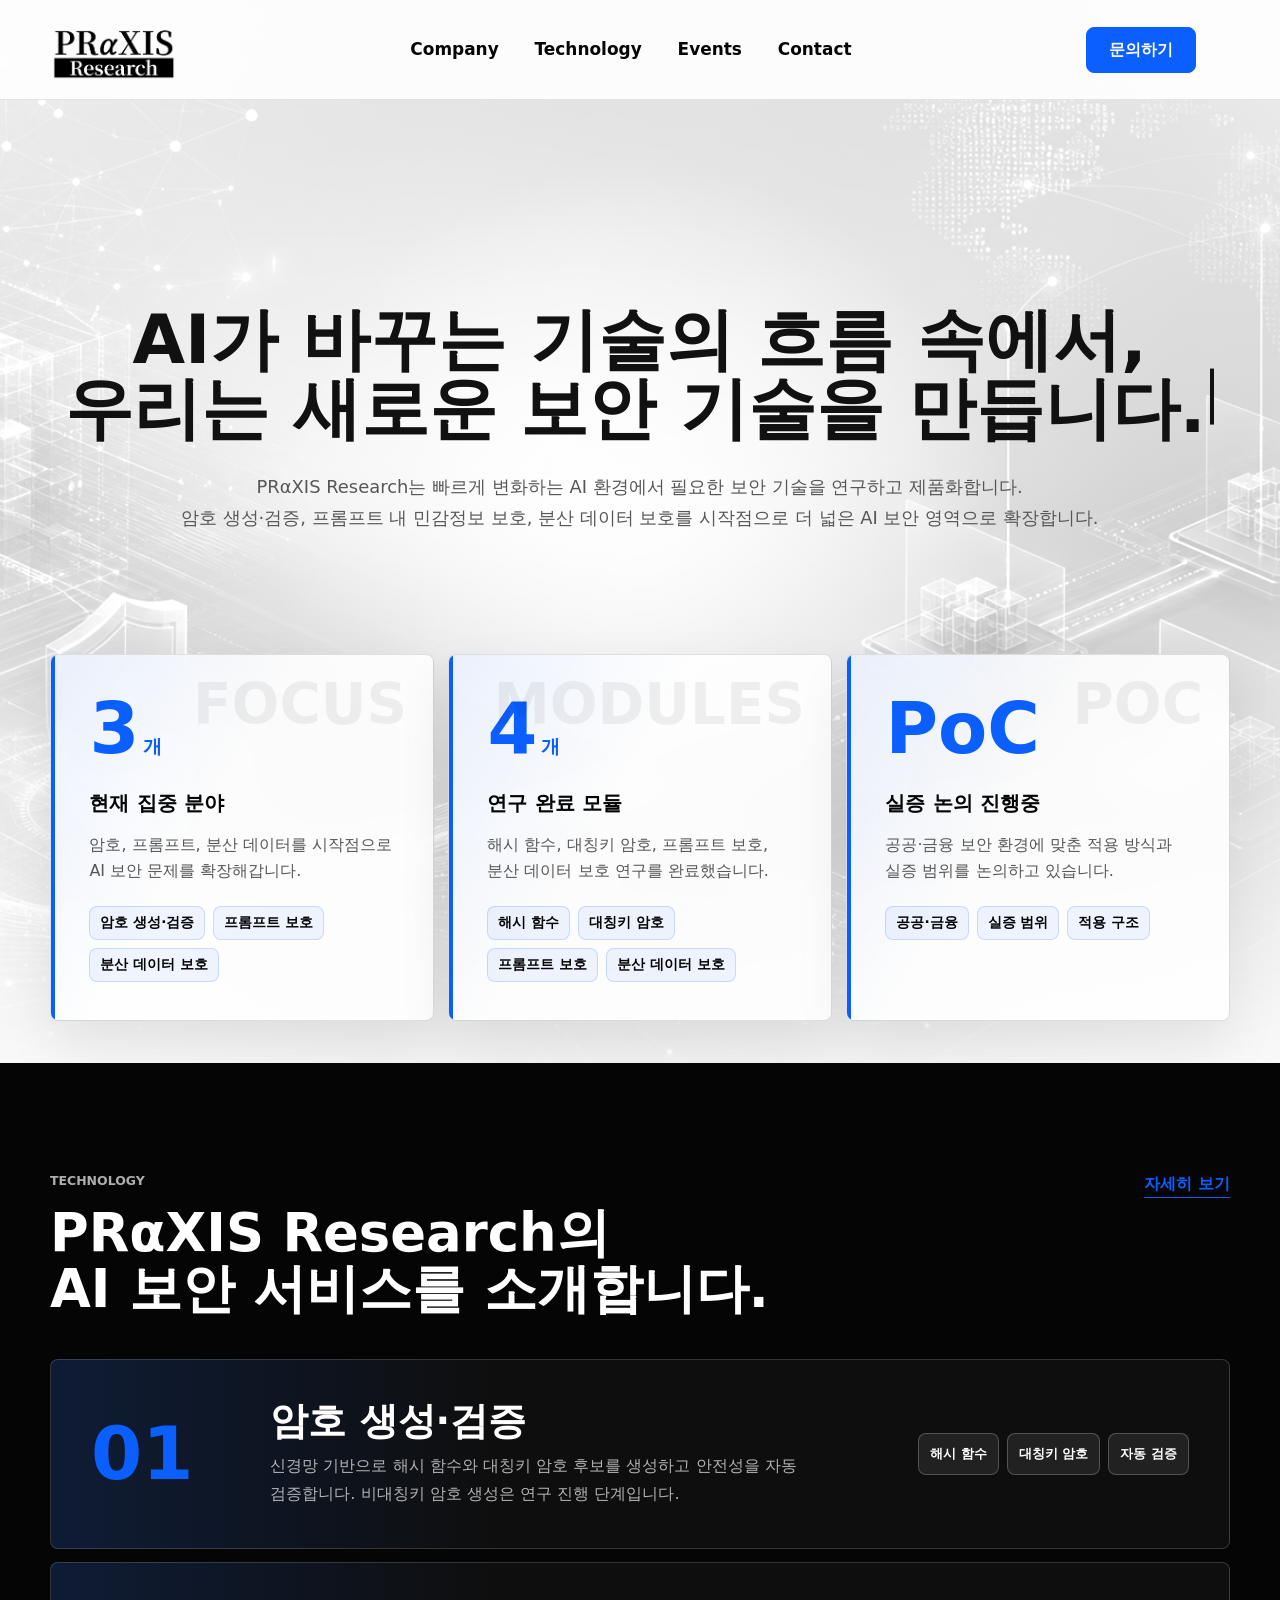
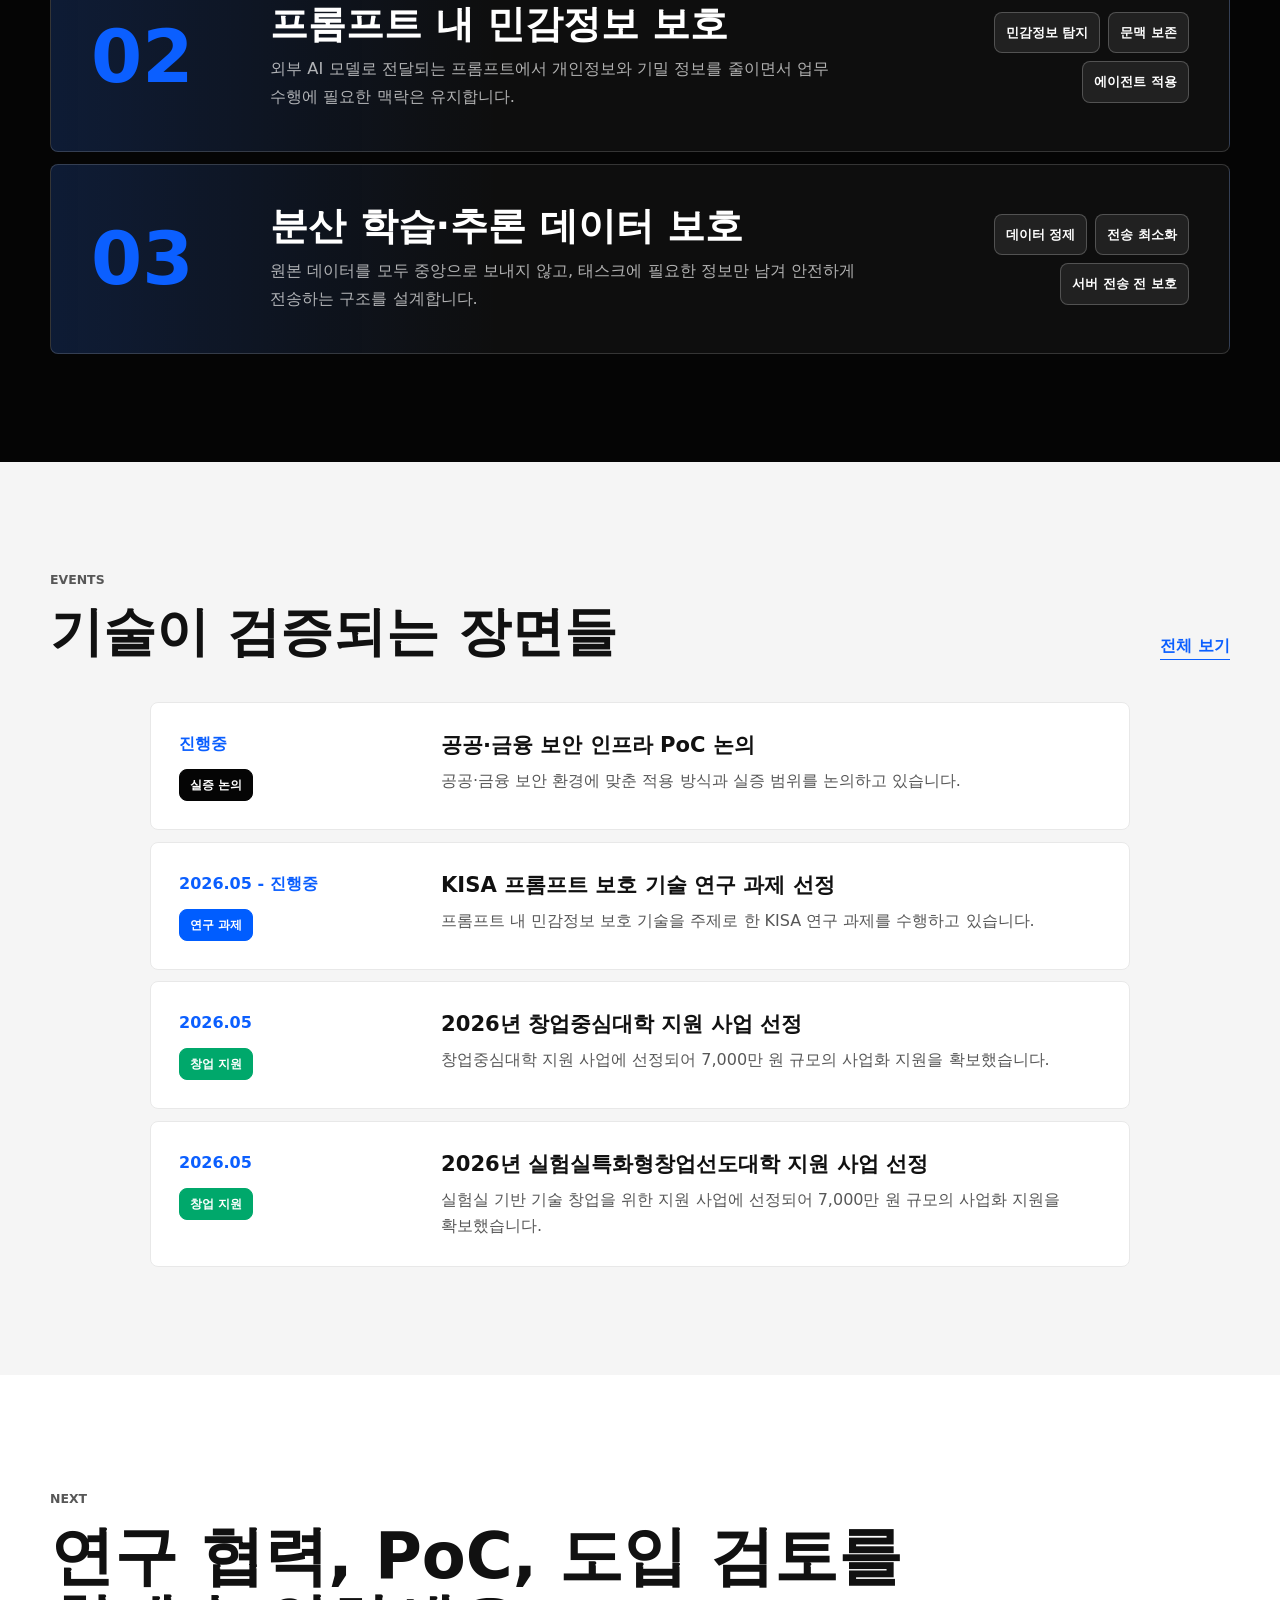
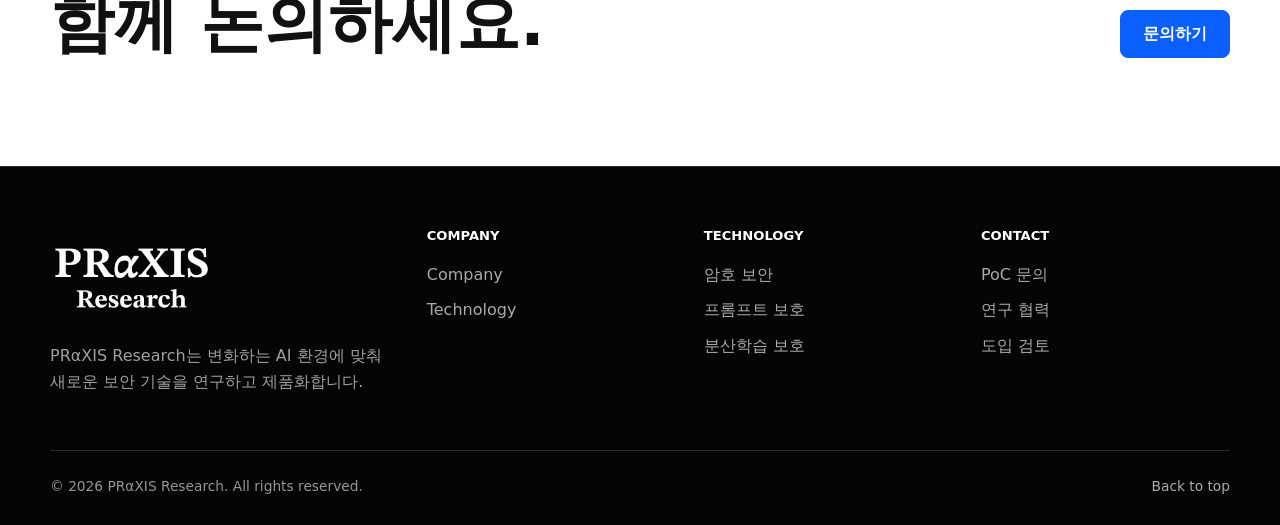
==== commit 67a98f5c: "delete team" ====
--- a/index.html
+++ b/index.html
@@ -22,7 +22,6 @@
         <a href="company/index.html" data-nav-page="company">Company</a>
         <a href="technology/index.html" data-nav-page="technology">Technology</a>
         <a href="events/index.html" data-nav-page="events">Events</a>
-        <a href="team/index.html" data-nav-page="team">Team</a>
         <a href="contact/index.html" data-nav-page="contact">Contact</a>
       </nav>
 
@@ -66,16 +65,32 @@
             <strong>3<small>개</small></strong>
             <span>현재 집중 분야</span>
             <p>암호, 프롬프트, 분산 데이터를 시작점으로 AI 보안 문제를 확장해갑니다.</p>
+            <ul class="metric-list">
+              <li>암호 생성·검증</li>
+              <li>프롬프트 보호</li>
+              <li>분산 데이터 보호</li>
+            </ul>
           </div>
           <div class="metric">
             <strong>4<small>개</small></strong>
             <span>연구 완료 모듈</span>
             <p>해시 함수, 대칭키 암호, 프롬프트 보호, 분산 데이터 보호 연구를 완료했습니다.</p>
+            <ul class="metric-list">
+              <li>해시 함수</li>
+              <li>대칭키 암호</li>
+              <li>프롬프트 보호</li>
+              <li>분산 데이터 보호</li>
+            </ul>
           </div>
           <div class="metric">
-            <strong>2026<small>년</small></strong>
-            <span>사업자 등록</span>
-            <p>2026년 사업자 등록을 기준으로 PoC와 협력 논의를 확장합니다.</p>
+            <strong>PoC</strong>
+            <span>실증 논의 진행중</span>
+            <p>공공·금융 보안 환경에 맞춘 적용 방식과 실증 범위를 논의하고 있습니다.</p>
+            <ul class="metric-list">
+              <li>공공·금융</li>
+              <li>실증 범위</li>
+              <li>적용 구조</li>
+            </ul>
           </div>
         </div>
       </section>
@@ -192,7 +207,6 @@
           </div>
           <div class="home-path-actions">
             <a class="button button-dark" href="contact/index.html">문의하기</a>
-            <a class="button button-ghost" href="team/index.html">팀 보기</a>
           </div>
         </div>
       </section>
@@ -210,7 +224,6 @@
           <h2>Company</h2>
           <a href="company/index.html">Company</a>
           <a href="technology/index.html">Technology</a>
-          <a href="team/index.html">Team</a>
         </div>
         <div>
           <h2>Technology</h2>
--- a/styles.css
+++ b/styles.css
@@ -414,7 +414,7 @@
   position: relative;
   z-index: 1;
   display: grid;
-  grid-template-columns: repeat(3, minmax(0, 1fr));
+  grid-template-columns: repeat(auto-fit, minmax(280px, 1fr));
   gap: 14px;
   margin-top: -36px;
   padding-bottom: 42px;
@@ -422,15 +422,23 @@
 
 .metric {
   position: relative;
-  min-height: 176px;
-  display: grid;
+  min-height: 286px;
+  display: grid;
+  grid-template-columns: 1fr;
+  grid-template-areas:
+    "value"
+    "label"
+    "body"
+    "list";
   align-content: start;
-  padding: 26px;
+  padding: clamp(30px, 3vw, 42px);
   overflow: hidden;
   text-align: left;
   border: 1px solid rgba(5, 5, 5, 0.12);
   border-radius: var(--radius);
-  background: rgba(255, 255, 255, 0.82);
+  background:
+    linear-gradient(120deg, rgba(11, 95, 255, 0.08), transparent 42%),
+    rgba(255, 255, 255, 0.88);
   backdrop-filter: blur(18px);
   box-shadow: 0 22px 54px rgba(5, 5, 5, 0.08);
 }
@@ -443,11 +451,35 @@
   background: var(--accent);
 }
 
+.metric::after {
+  position: absolute;
+  top: 22px;
+  right: 26px;
+  color: rgba(5, 5, 5, 0.06);
+  font-size: clamp(2.6rem, 4.4vw, 4.6rem);
+  line-height: 1;
+  font-weight: 900;
+  pointer-events: none;
+}
+
+.metric:nth-child(1)::after {
+  content: "FOCUS";
+}
+
+.metric:nth-child(2)::after {
+  content: "MODULES";
+}
+
+.metric:nth-child(3)::after {
+  content: "POC";
+}
+
 .metric strong {
+  grid-area: value;
   display: flex;
   align-items: baseline;
   gap: 4px;
-  font-size: 3.1rem;
+  font-size: clamp(4.1rem, 5.6vw, 5.8rem);
   line-height: 1;
   color: var(--accent);
 }
@@ -458,19 +490,43 @@
 }
 
 .metric span {
-  margin-top: 12px;
+  grid-area: label;
+  margin-top: 26px;
   color: var(--black);
-  font-size: 1.02rem;
+  font-size: 1.28rem;
+  line-height: 1.2;
   font-weight: 800;
 }
 
 .metric p {
-  max-width: 290px;
-  margin: 12px 0 0;
+  grid-area: body;
+  max-width: none;
+  margin: 16px 0 0;
   color: var(--gray-700);
-  font-size: 0.95rem;
-  line-height: 1.5;
-  word-break: keep-all;
+  font-size: 1rem;
+  line-height: 1.65;
+  word-break: keep-all;
+}
+
+.metric-list {
+  grid-area: list;
+  display: flex;
+  flex-wrap: wrap;
+  gap: 8px;
+  margin: 22px 0 0;
+  padding: 0;
+  list-style: none;
+}
+
+.metric-list li {
+  padding: 8px 10px;
+  color: var(--black);
+  border: 1px solid rgba(11, 95, 255, 0.18);
+  border-radius: var(--radius);
+  background: rgba(11, 95, 255, 0.06);
+  font-size: 0.86rem;
+  font-weight: 800;
+  line-height: 1.15;
 }
 
 .trust-strip {
@@ -2363,6 +2419,39 @@
     padding-bottom: 32px;
   }
 
+  .metric {
+    min-height: 0;
+    grid-template-columns: 1fr;
+    grid-template-areas:
+      "value"
+      "label"
+      "body"
+      "list";
+    padding: 26px;
+  }
+
+  .metric::after {
+    display: none;
+  }
+
+  .metric strong {
+    font-size: 3.35rem;
+  }
+
+  .metric span {
+    margin-top: 16px;
+    font-size: 1.02rem;
+  }
+
+  .metric p {
+    max-width: none;
+    font-size: 0.95rem;
+  }
+
+  .metric-list {
+    margin-top: 18px;
+  }
+
   .trust-content {
     grid-template-columns: 1fr;
     gap: 14px;
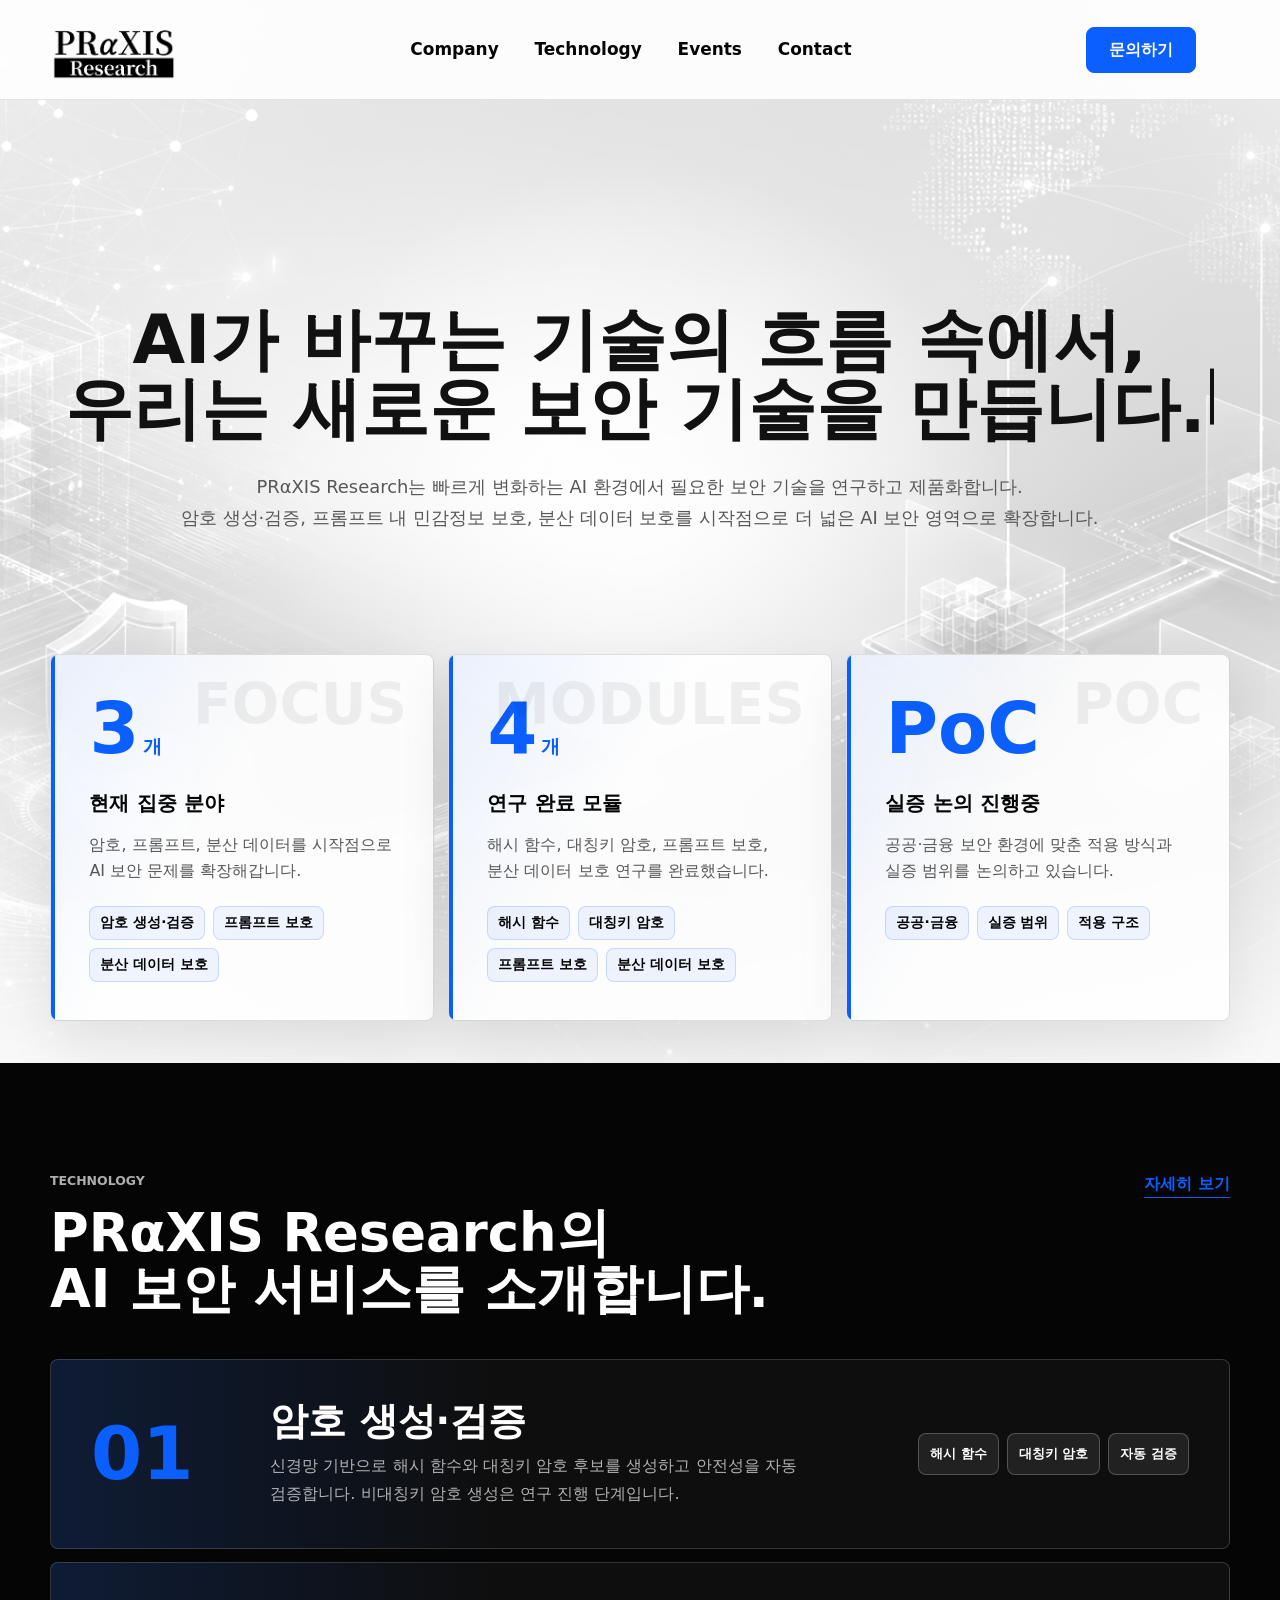
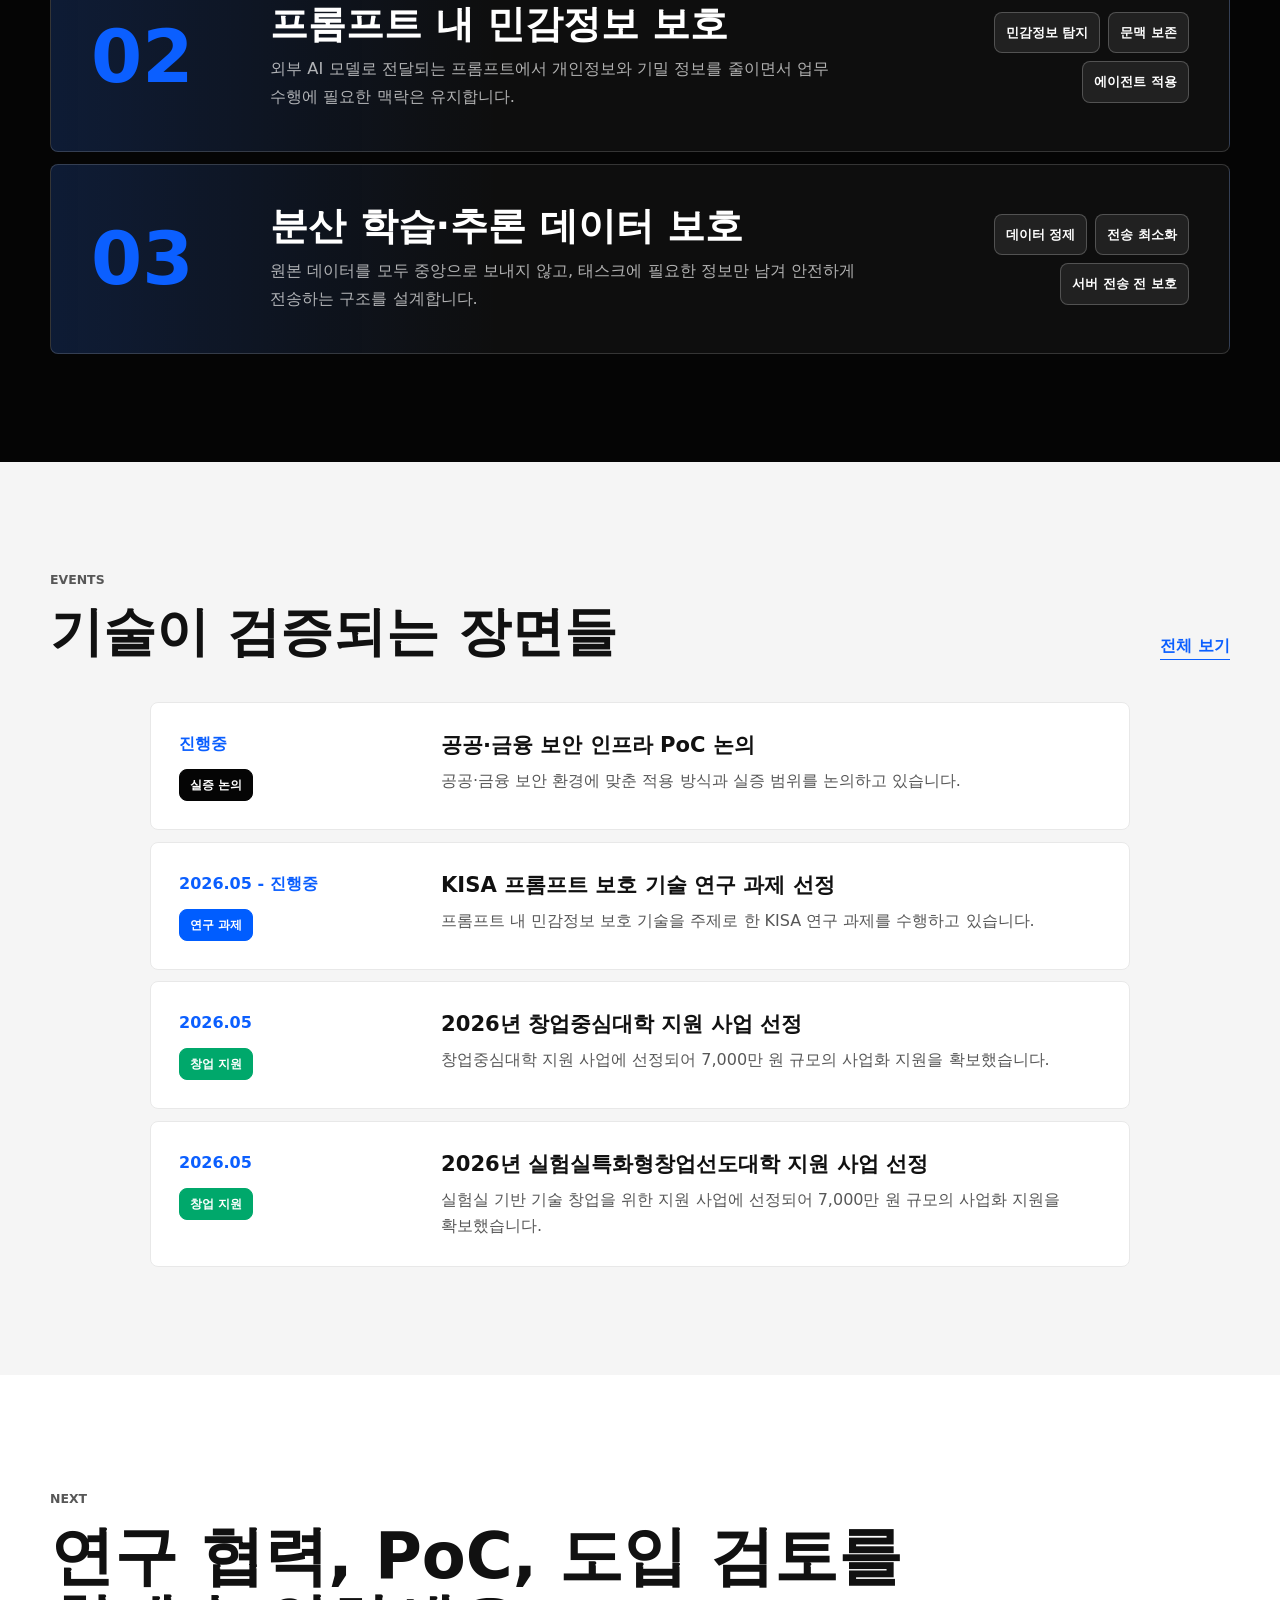
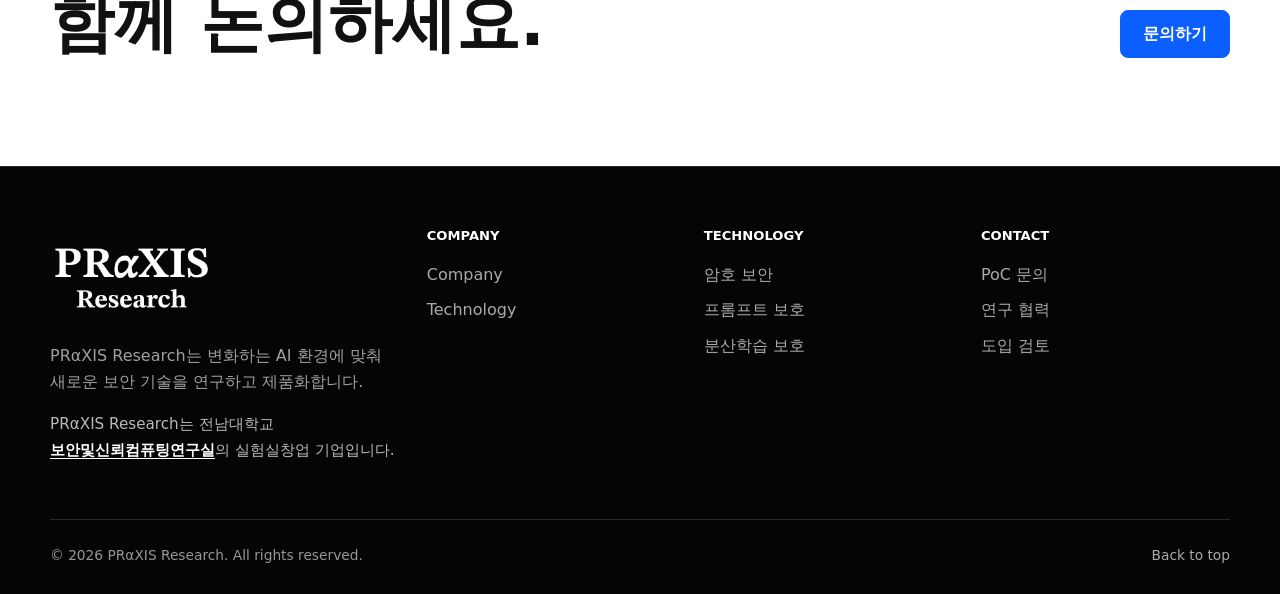
==== commit d4a51f51: "footer update" ====
--- a/index.html
+++ b/index.html
@@ -219,6 +219,10 @@
             <img class="brand-logo" src="assets/image_whilte.png" alt="PRαXIS Research" />
           </a>
           <p data-footer-description></p>
+          <p class="footer-affiliation">
+            PRαXIS Research는 전남대학교
+            <a href="https://src-jnu.github.io/" target="_blank" rel="noopener noreferrer">보안및신뢰컴퓨팅연구실</a>의 실험실창업 기업입니다.
+          </p>
         </div>
         <div>
           <h2>Company</h2>
--- a/styles.css
+++ b/styles.css
@@ -877,6 +877,28 @@
   max-width: 760px;
   font-size: 1.16rem;
   line-height: 1.82;
+}
+
+.company-affiliation-layout {
+  display: grid;
+  grid-template-columns: minmax(0, 1fr) auto;
+  gap: 32px;
+  align-items: end;
+}
+
+.company-affiliation-layout h2 {
+  max-width: 920px;
+  margin: 0;
+  font-size: clamp(2.35rem, 4.8vw, 4.6rem);
+  line-height: 1.05;
+  word-break: keep-all;
+}
+
+.company-affiliation-layout h2 a {
+  color: var(--accent);
+  text-decoration: underline;
+  text-decoration-thickness: 0.08em;
+  text-underline-offset: 0.12em;
 }
 
 .compact {
@@ -2110,6 +2132,27 @@
   color: rgba(255, 255, 255, 0.62);
 }
 
+.site-footer p[data-footer-description] {
+  white-space: pre-line;
+}
+
+.site-footer .footer-affiliation {
+  margin-top: 18px;
+  color: rgba(255, 255, 255, 0.72);
+  font-size: 0.95rem;
+  line-height: 1.68;
+  word-break: keep-all;
+}
+
+.site-footer .footer-affiliation a {
+  display: inline;
+  margin: 0;
+  color: var(--white);
+  font-weight: 800;
+  text-decoration: underline;
+  text-underline-offset: 3px;
+}
+
 .site-footer h2 {
   margin: 0 0 16px;
   font-size: 0.82rem;
@@ -2218,6 +2261,7 @@
   .company-belief-layout,
   .company-method-layout,
   .company-cta-layout,
+  .company-affiliation-layout,
   .split-layout,
   .usecase-layout,
   .roadmap-layout,
@@ -2226,6 +2270,10 @@
   .contact-layout,
   .detail-layout {
     grid-template-columns: 1fr;
+  }
+
+  .company-affiliation-layout .button {
+    justify-self: start;
   }
 
   .hero h1 {
@@ -2495,6 +2543,13 @@
     font-size: 1.04rem;
   }
 
+  .company-affiliation-layout h2 {
+    font-size: 2.1rem;
+    line-height: 1.14;
+    word-break: normal;
+    overflow-wrap: anywhere;
+  }
+
   .principle-grid,
   .link-card-grid,
   .company-two-axis,
@@ -2647,6 +2702,7 @@
 
   .section-heading h2,
   .page-hero h1,
+  .company-affiliation-layout h2,
   .contact-intro h1,
   .contact-intro h2 {
     font-size: 2rem;
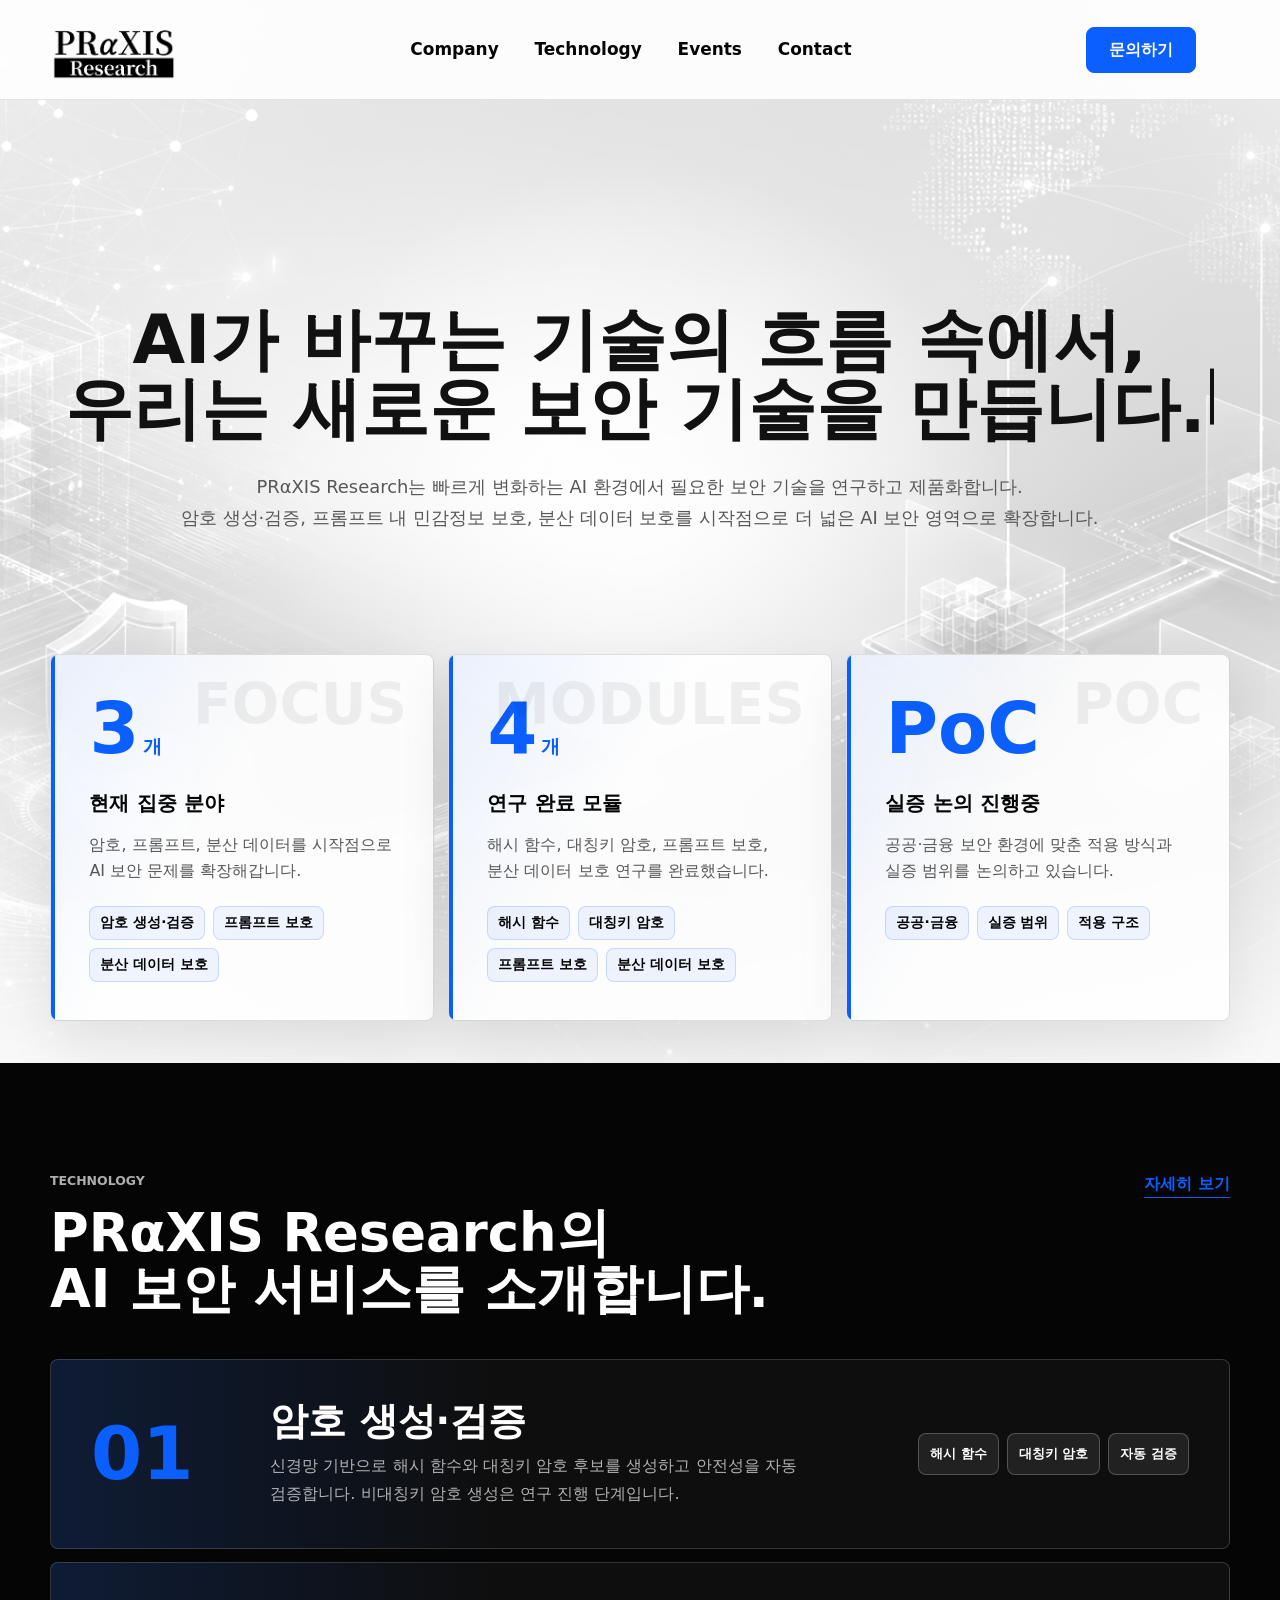
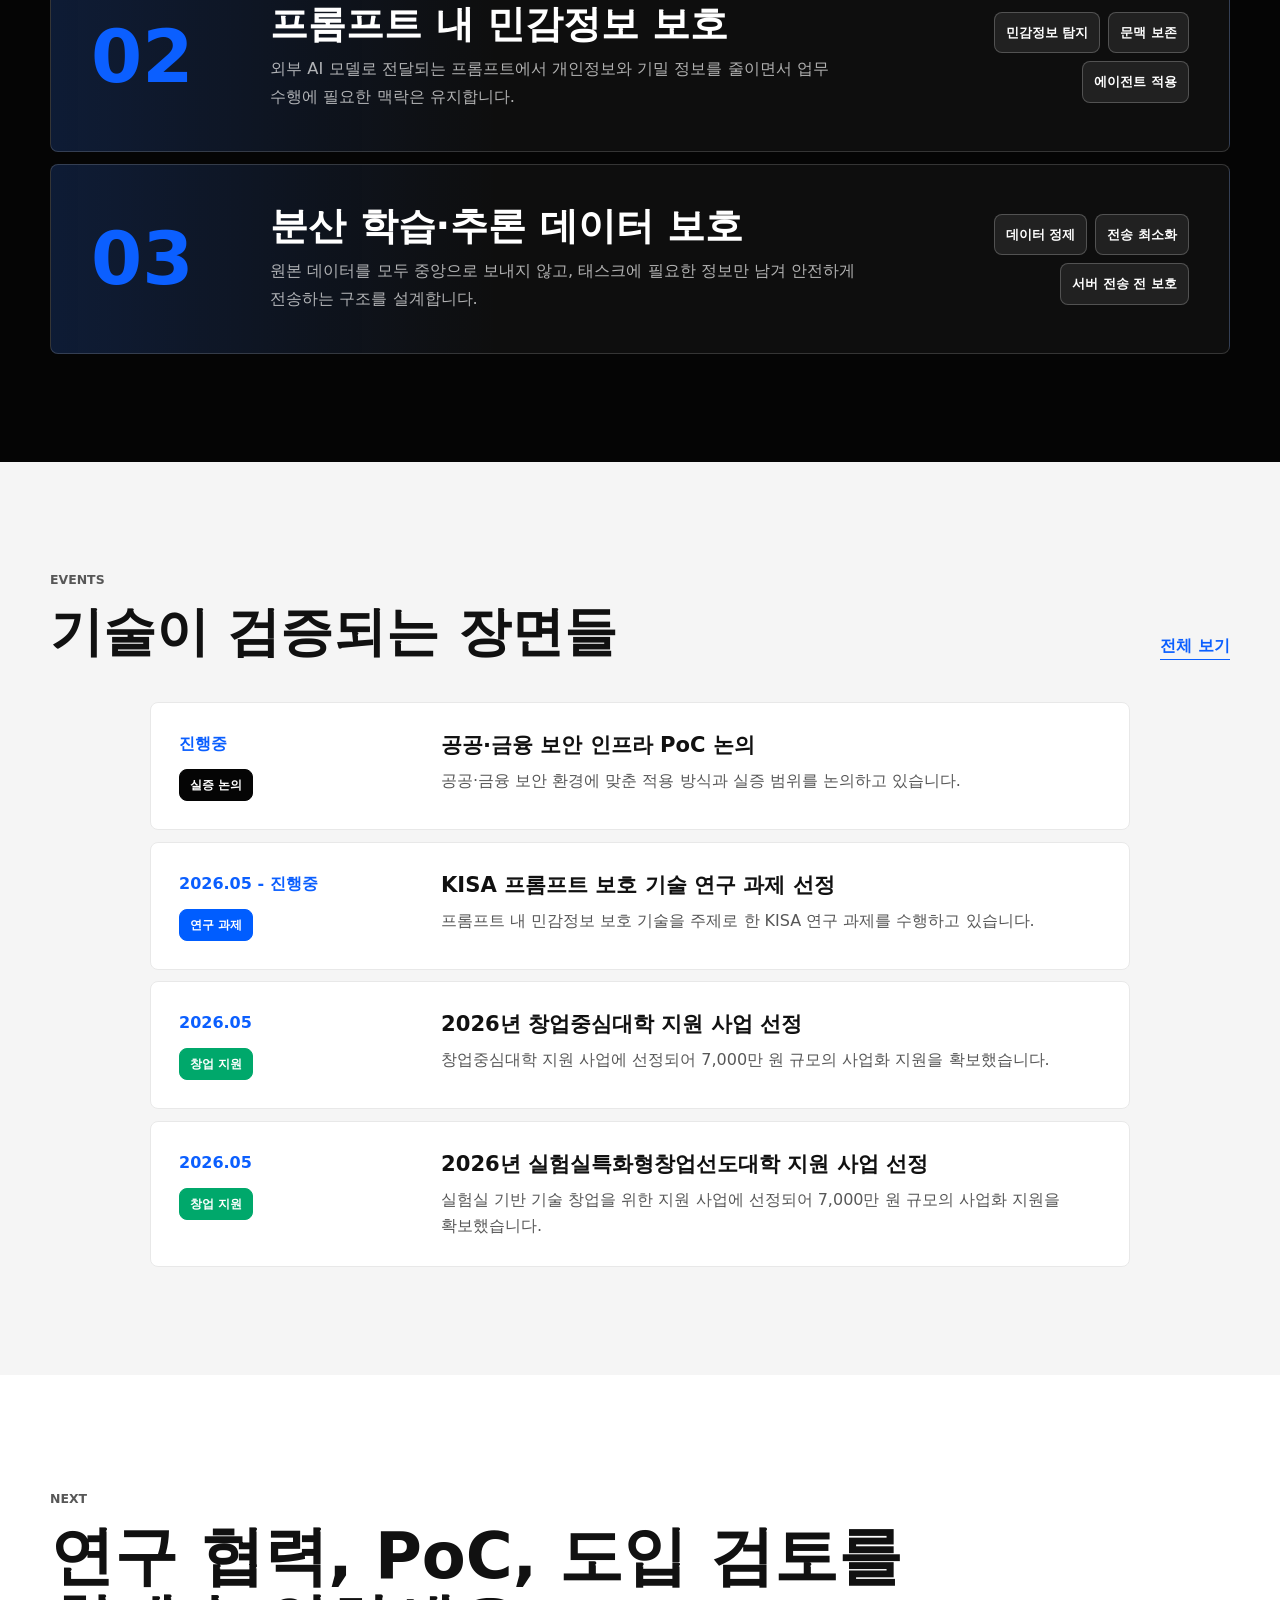
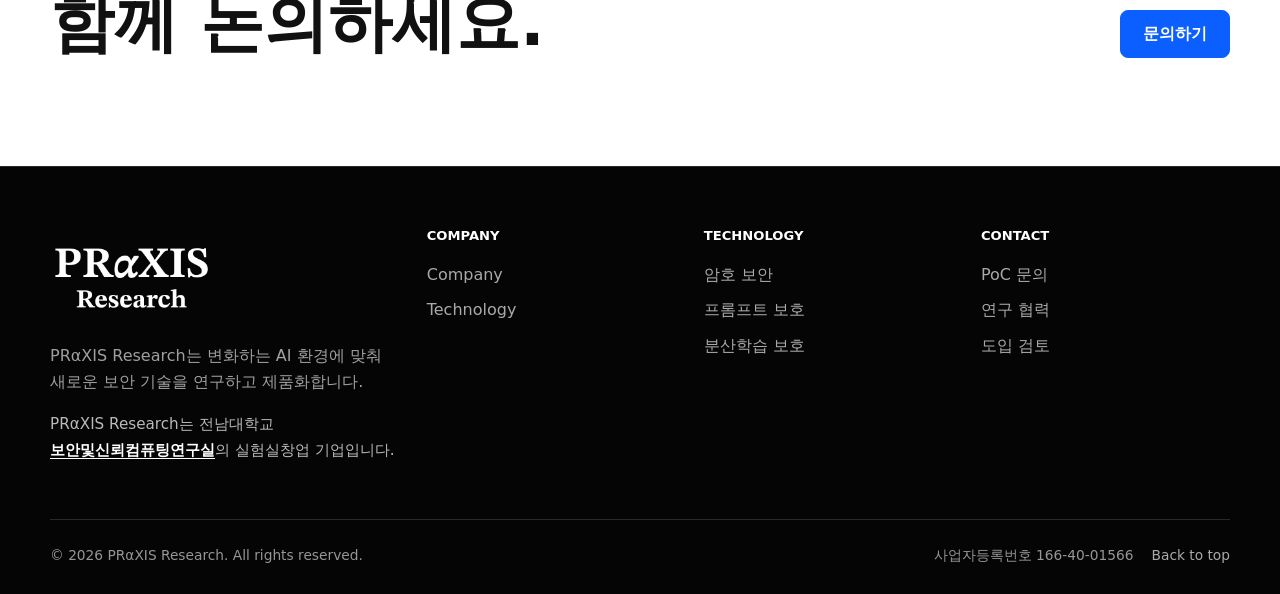
==== commit 8467cf93: "update" ====
--- a/index.html
+++ b/index.html
@@ -244,7 +244,10 @@
       </div>
       <div class="container footer-bottom">
         <span>© <span data-year></span> PRαXIS Research. All rights reserved.</span>
-        <a href="#main">Back to top</a>
+        <div class="footer-bottom-meta">
+          <span class="footer-business-number">사업자등록번호 166-40-01566</span>
+          <a href="#main">Back to top</a>
+        </div>
       </div>
     </footer>
 
--- a/styles.css
+++ b/styles.css
@@ -866,11 +866,15 @@
 }
 
 .company-cta-layout h2 {
-  max-width: 760px;
+  max-width: none;
   margin: 0;
-  font-size: clamp(2.8rem, 5.4vw, 5.2rem);
+  font-size: clamp(2.8rem, 3.4vw, 3.85rem);
   line-height: 1.02;
   word-break: keep-all;
+}
+
+.company-cta-layout h2 span {
+  display: block;
 }
 
 .company-cta-layout > p {
@@ -881,17 +885,39 @@
 
 .company-affiliation-layout {
   display: grid;
-  grid-template-columns: minmax(0, 1fr) auto;
-  gap: 32px;
-  align-items: end;
+  gap: 30px;
+  align-items: start;
 }
 
 .company-affiliation-layout h2 {
-  max-width: 920px;
+  max-width: none;
   margin: 0;
-  font-size: clamp(2.35rem, 4.8vw, 4.6rem);
-  line-height: 1.05;
-  word-break: keep-all;
+  font-size: clamp(2.8rem, 3.4vw, 3.85rem);
+  line-height: 1.02;
+  word-break: keep-all;
+}
+
+.company-affiliation-layout h2 span {
+  display: block;
+}
+
+.company-affiliation-layout h2 .company-lab-nowrap {
+  display: inline;
+  white-space: nowrap;
+  overflow-wrap: normal;
+  word-break: keep-all;
+}
+
+.company-mobile-break {
+  display: none;
+}
+
+.company-affiliation-layout h2 > span:nth-child(2) {
+  white-space: nowrap;
+}
+
+.company-affiliation-layout .button {
+  justify-self: start;
 }
 
 .company-affiliation-layout h2 a {
@@ -2172,6 +2198,7 @@
 
 .footer-bottom {
   display: flex;
+  align-items: center;
   justify-content: space-between;
   gap: 24px;
   margin-top: 56px;
@@ -2181,7 +2208,20 @@
   font-size: 0.86rem;
 }
 
+.footer-bottom-meta {
+  display: flex;
+  flex-wrap: wrap;
+  align-items: center;
+  justify-content: flex-end;
+  gap: 10px 18px;
+}
+
+.footer-business-number {
+  color: rgba(255, 255, 255, 0.58);
+}
+
 .footer-bottom a {
+  display: inline-flex;
   margin: 0;
 }
 
@@ -2550,6 +2590,14 @@
     overflow-wrap: anywhere;
   }
 
+  .company-affiliation-layout h2 > span:nth-child(2) {
+    white-space: normal;
+  }
+
+  .company-mobile-break {
+    display: block;
+  }
+
   .principle-grid,
   .link-card-grid,
   .company-two-axis,
@@ -2688,6 +2736,11 @@
 
   .footer-bottom {
     flex-direction: column;
+    align-items: flex-start;
+  }
+
+  .footer-bottom-meta {
+    justify-content: flex-start;
   }
 
   .callout-layout h2 {
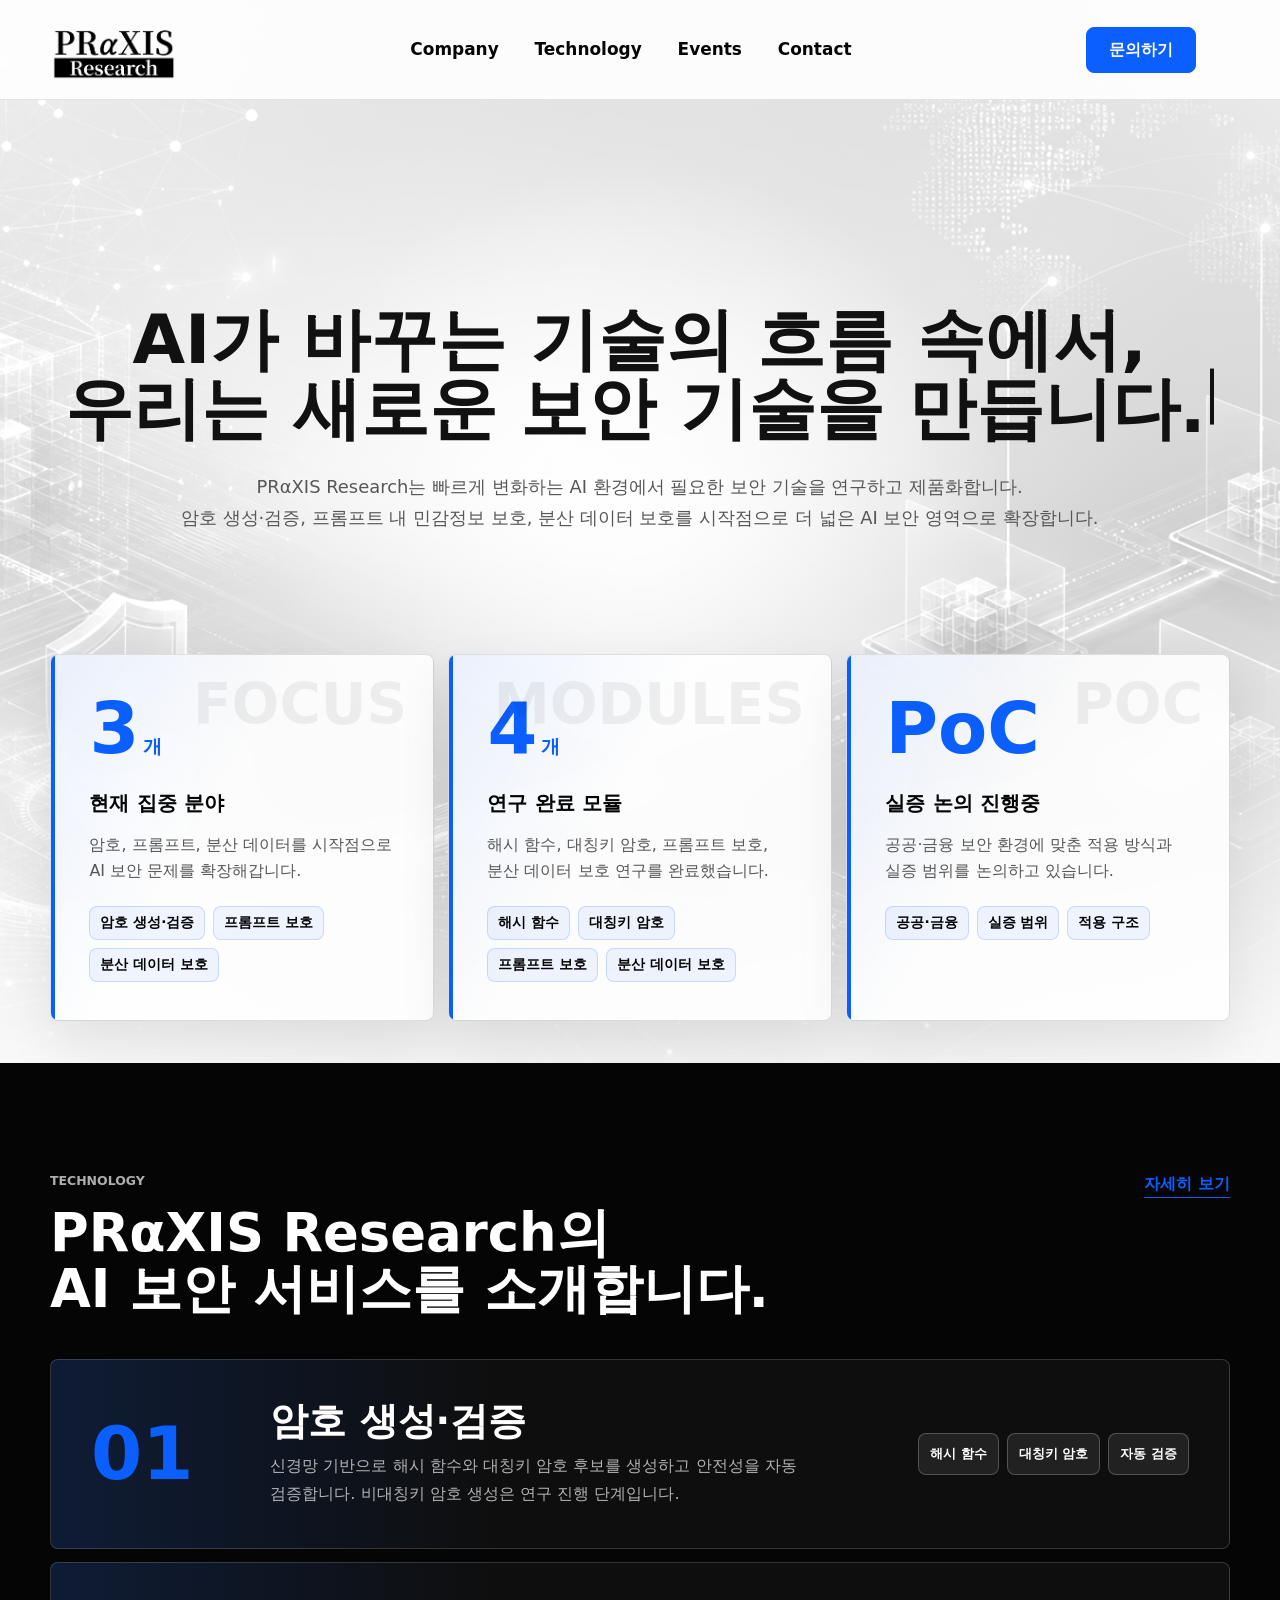
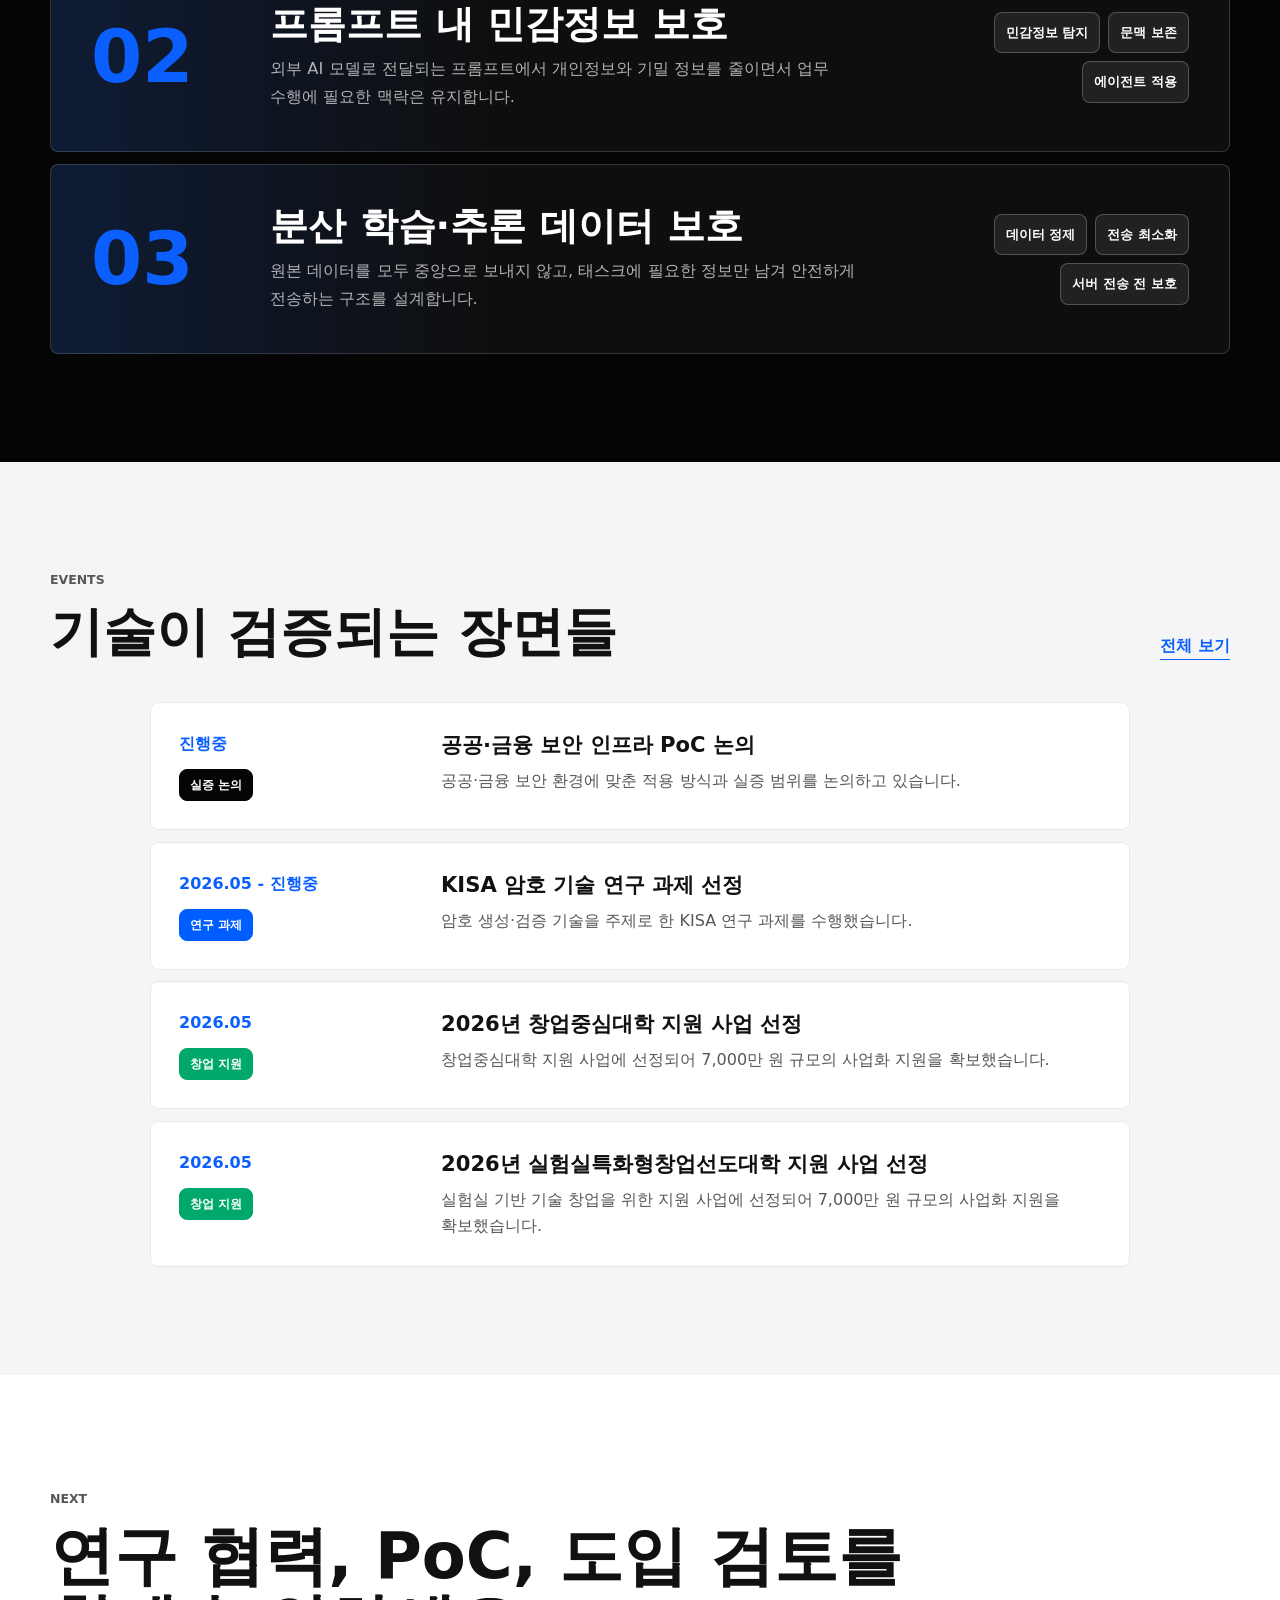
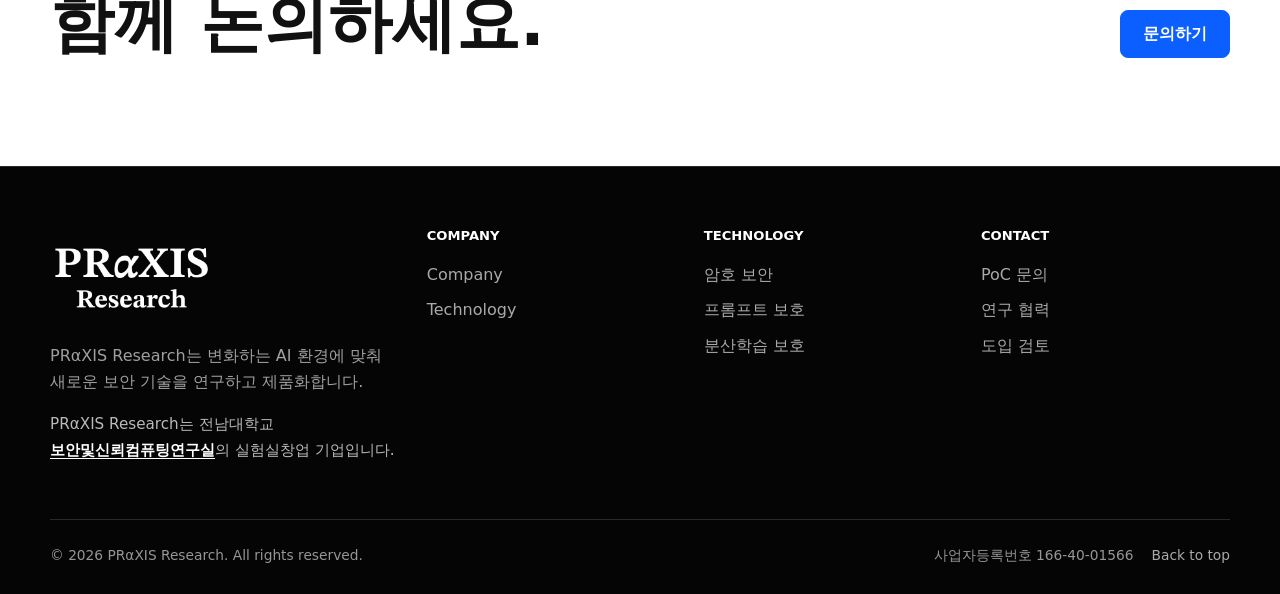
==== commit 482ace7a: "minor modification" ====
--- a/index.html
+++ b/index.html
@@ -171,8 +171,8 @@
                 <span class="event-tag event-tag-research">연구 과제</span>
               </div>
               <div class="event-body">
-                <h3>KISA 프롬프트 보호 기술 연구 과제 선정</h3>
-                <p>프롬프트 내 민감정보 보호 기술을 주제로 한 KISA 연구 과제를 수행하고 있습니다.</p>
+                <h3>KISA 암호 기술 연구 과제 선정</h3>
+                <p>암호 생성·검증 기술을 주제로 한 KISA 연구 과제를 수행했습니다.</p>
               </div>
             </article>
             <article class="event-card">
